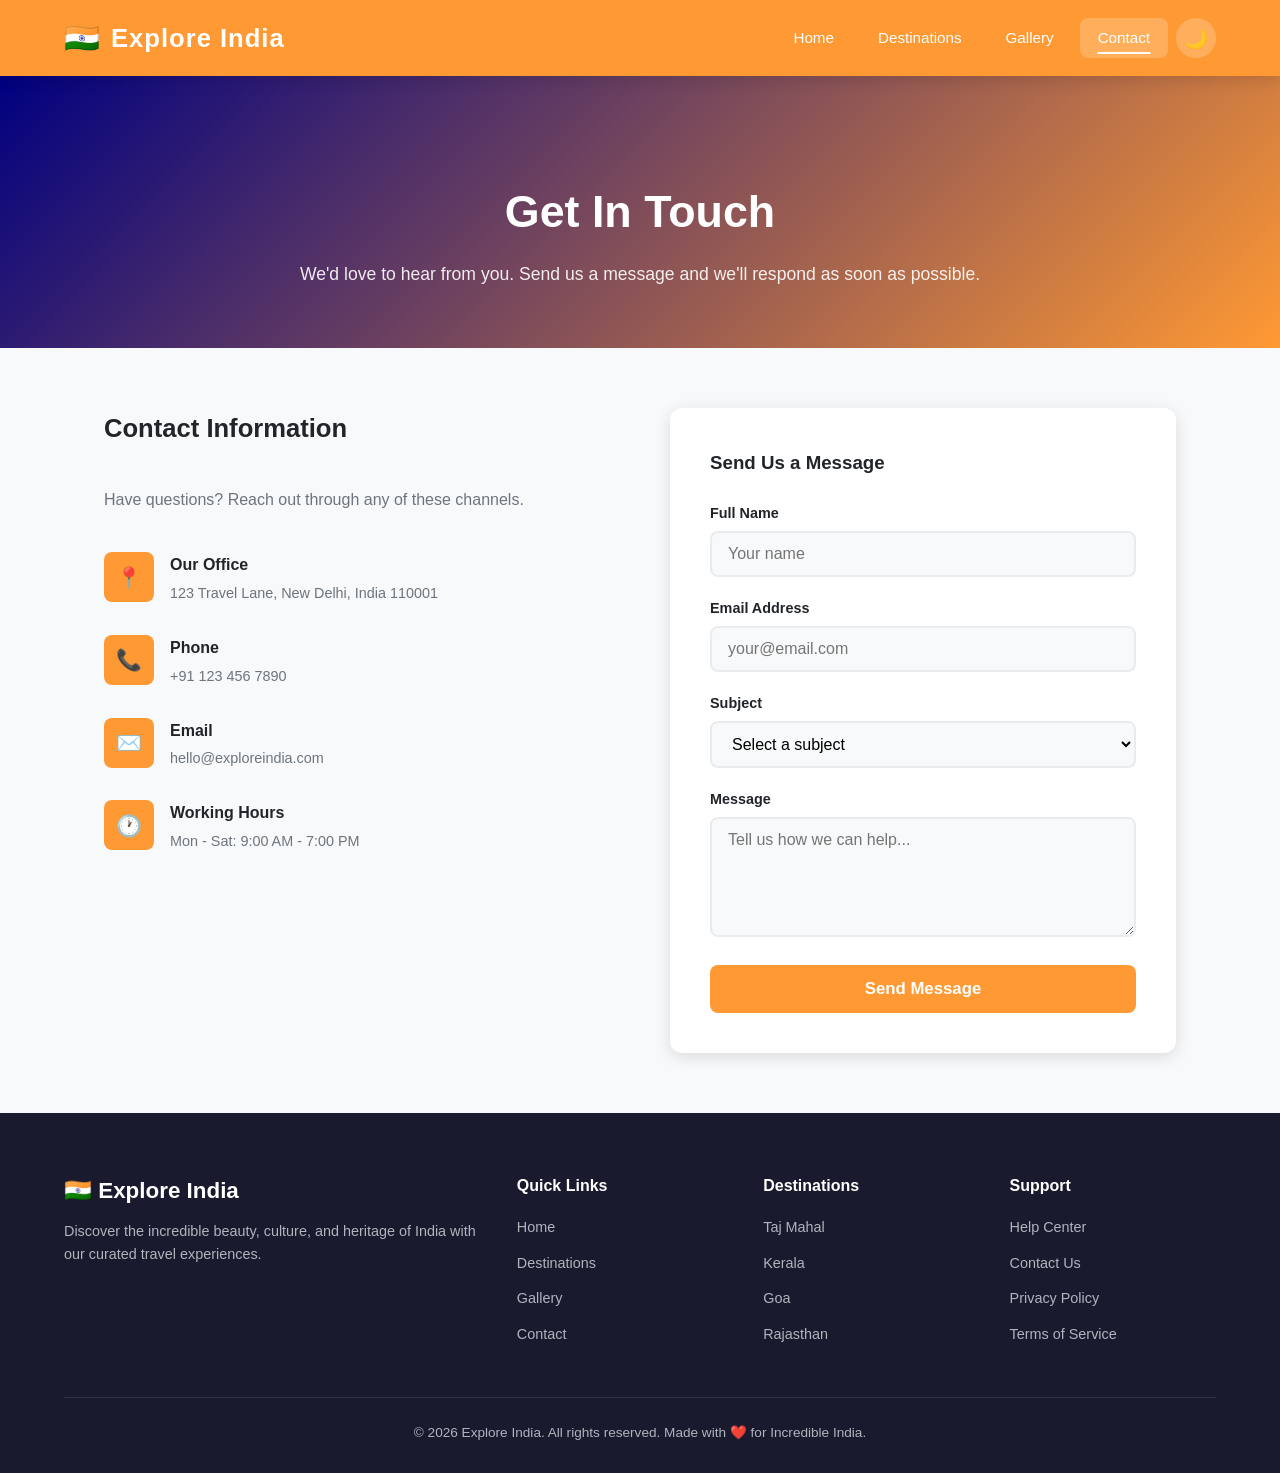
==== contact.html @ b447e3b1 "Added Features" ====
<!DOCTYPE html>
<html lang="en" data-theme="light">
<head>
    <meta charset="UTF-8">
    <meta name="viewport" content="width=device-width, initial-scale=1.0">
    <title>Contact Us - Explore India</title>
    <meta name="description" content="Get in touch with Explore India for bookings, inquiries, and travel assistance.">
    <link rel="stylesheet" href="./css/style.css">
</head>
<body>

<header id="main-header">
    <div class="header-top">
        <div class="logo">
            <span class="logo-icon">🇮🇳</span>
            <span>Explore India</span>
        </div>
        <div class="hamburger" id="hamburger" aria-label="Toggle menu" role="button" tabindex="0">
            <span></span>
            <span></span>
            <span></span>
        </div>
        <nav id="main-nav">
            <a href="index.html">Home</a>
            <a href="index.html#destinations">Destinations</a>
            <a href="gallery.html">Gallery</a>
            <a href="contact.html" class="active">Contact</a>
            <button class="theme-toggle" id="theme-toggle" aria-label="Toggle dark mode">🌙</button>
        </nav>
    </div>
</header>

<section class="contact-hero">
    <h1>Get In Touch</h1>
    <p>We'd love to hear from you. Send us a message and we'll respond as soon as possible.</p>
</section>

<section class="contact-section">
    <div class="contact-info fade-in">
        <h3>Contact Information</h3>
        <p style="color: var(--text-secondary); margin-bottom: 10px;">Have questions? Reach out through any of these channels.</p>

        <div class="info-item">
            <div class="info-icon">📍</div>
            <div class="info-text">
                <h4>Our Office</h4>
                <p>123 Travel Lane, New Delhi, India 110001</p>
            </div>
        </div>
        <div class="info-item">
            <div class="info-icon">📞</div>
            <div class="info-text">
                <h4>Phone</h4>
                <p>+91 123 456 7890</p>
            </div>
        </div>
        <div class="info-item">
            <div class="info-icon">✉️</div>
            <div class="info-text">
                <h4>Email</h4>
                <p>hello@exploreindia.com</p>
            </div>
        </div>
        <div class="info-item">
            <div class="info-icon">🕐</div>
            <div class="info-text">
                <h4>Working Hours</h4>
                <p>Mon - Sat: 9:00 AM - 7:00 PM</p>
            </div>
        </div>
    </div>

    <div class="contact-form fade-in" id="contact-form-container">
        <h3 style="margin-bottom: 24px;">Send Us a Message</h3>
        <form id="contact-form" onsubmit="handleContactForm(event)">
            <div class="form-group">
                <label for="name">Full Name</label>
                <input type="text" id="name" name="name" placeholder="Your name" required>
            </div>
            <div class="form-group">
                <label for="email">Email Address</label>
                <input type="email" id="email" name="email" placeholder="your@email.com" required>
            </div>
            <div class="form-group">
                <label for="subject">Subject</label>
                <select id="subject" name="subject" required>
                    <option value="">Select a subject</option>
                    <option value="booking">Booking Inquiry</option>
                    <option value="general">General Question</option>
                    <option value="feedback">Feedback</option>
                    <option value="partnership">Partnership</option>
                    <option value="other">Other</option>
                </select>
            </div>
            <div class="form-group">
                <label for="message">Message</label>
                <textarea id="message" name="message" placeholder="Tell us how we can help..." required></textarea>
            </div>
            <button type="submit">Send Message</button>
        </form>
    </div>
</section>

<footer>
    <div class="footer-grid">
        <div class="footer-brand">
            <h3>🇮🇳 Explore India</h3>
            <p>Discover the incredible beauty, culture, and heritage of India with our curated travel experiences.</p>
        </div>
        <div class="footer-links">
            <h4>Quick Links</h4>
            <ul>
                <li><a href="index.html">Home</a></li>
                <li><a href="index.html#destinations">Destinations</a></li>
                <li><a href="gallery.html">Gallery</a></li>
                <li><a href="contact.html">Contact</a></li>
            </ul>
        </div>
        <div class="footer-links">
            <h4>Destinations</h4>
            <ul>
                <li><a href="index.html#destinations">Taj Mahal</a></li>
                <li><a href="index.html#destinations">Kerala</a></li>
                <li><a href="index.html#destinations">Goa</a></li>
                <li><a href="index.html#destinations">Rajasthan</a></li>
            </ul>
        </div>
        <div class="footer-links">
            <h4>Support</h4>
            <ul>
                <li><a href="contact.html">Help Center</a></li>
                <li><a href="contact.html">Contact Us</a></li>
                <li><a href="#">Privacy Policy</a></li>
                <li><a href="#">Terms of Service</a></li>
            </ul>
        </div>
    </div>
    <div class="footer-bottom">
        <p>&copy; 2026 Explore India. All rights reserved. Made with ❤️ for Incredible India.</p>
    </div>
</footer>

<button class="scroll-top" id="scroll-top" onclick="scrollToTop()" aria-label="Scroll to top">↑</button>

<script src="./scripts/script.js"></script>
<script>
    function handleContactForm(e) {
        e.preventDefault();
        const form = e.target;
        const btn = form.querySelector('button');
        const originalText = btn.textContent;

        btn.textContent = 'Sending...';
        btn.disabled = true;

        setTimeout(() => {
            btn.textContent = 'Message Sent ✓';
            btn.style.background = '#138808';
            form.reset();

            setTimeout(() => {
                btn.textContent = originalText;
                btn.style.background = '';
                btn.disabled = false;
            }, 3000);
        }, 1200);
    }
</script>

</body>
</html>
---- css/style.css ----
:root {
    --saffron: #ff9933;
    --saffron-dark: #e68a2e;
    --green: #138808;
    --green-dark: #0f6b06;
    --navy: #000080;
    --white: #ffffff;
    --off-white: #f8f9fa;
    --light-gray: #e9ecef;
    --dark-gray: #495057;
    --text-primary: #212529;
    --text-secondary: #6c757d;
    --shadow-sm: 0 2px 8px rgba(0, 0, 0, 0.08);
    --shadow-md: 0 4px 16px rgba(0, 0, 0, 0.12);
    --shadow-lg: 0 8px 32px rgba(0, 0, 0, 0.16);
    --radius-sm: 8px;
    --radius-md: 12px;
    --radius-lg: 20px;
    --transition: all 0.3s ease;
}

[data-theme="dark"] {
    --off-white: #1a1a2e;
    --light-gray: #16213e;
    --text-primary: #eaeaea;
    --text-secondary: #adb5bd;
    --white: #0f3460;
}

* {
    margin: 0;
    padding: 0;
    box-sizing: border-box;
}

html {
    scroll-behavior: smooth;
}

body {
    font-family: 'Segoe UI', Tahoma, Geneva, Verdana, sans-serif;
    margin: 0;
    color: var(--text-primary);
    background: var(--off-white);
    line-height: 1.6;
    transition: var(--transition);
}

a {
    text-decoration: none;
    color: inherit;
}

/* ===== HEADER & NAV ===== */
header {
    background: var(--saffron);
    color: var(--white);
    padding: 0;
    position: sticky;
    top: 0;
    z-index: 1000;
    box-shadow: var(--shadow-md);
    transition: var(--transition);
}

header.scrolled {
    background: var(--saffron-dark);
    padding: 0;
}

.header-top {
    display: flex;
    justify-content: space-between;
    align-items: center;
    padding: 15px 5%;
    max-width: 1400px;
    margin: 0 auto;
}

.logo {
    font-size: 1.6rem;
    font-weight: 800;
    letter-spacing: 1px;
    display: flex;
    align-items: center;
    gap: 10px;
}

.logo-icon {
    font-size: 1.8rem;
}

nav {
    display: flex;
    align-items: center;
    gap: 8px;
}

nav a {
    color: var(--white);
    text-decoration: none;
    padding: 8px 18px;
    border-radius: var(--radius-sm);
    font-weight: 500;
    font-size: 0.95rem;
    transition: var(--transition);
    position: relative;
}

nav a:hover,
nav a.active {
    background: rgba(255, 255, 255, 0.2);
}

nav a::after {
    content: '';
    position: absolute;
    bottom: 4px;
    left: 50%;
    width: 0;
    height: 2px;
    background: var(--white);
    transition: var(--transition);
    transform: translateX(-50%);
}

nav a:hover::after,
nav a.active::after {
    width: 60%;
}

.hamburger {
    display: none;
    flex-direction: column;
    cursor: pointer;
    gap: 5px;
    padding: 5px;
    z-index: 1001;
}

.hamburger span {
    width: 28px;
    height: 3px;
    background: var(--white);
    border-radius: 2px;
    transition: var(--transition);
}

.hamburger.active span:nth-child(1) {
    transform: rotate(45deg) translate(5px, 6px);
}

.hamburger.active span:nth-child(2) {
    opacity: 0;
}

.hamburger.active span:nth-child(3) {
    transform: rotate(-45deg) translate(5px, -6px);
}

/* ===== HERO ===== */
.hero {
    background: linear-gradient(135deg, rgba(255, 153, 51, 0.9), rgba(19, 136, 8, 0.85)),
                url('../images/tajmahal.jpg') center/cover no-repeat;
    color: var(--white);
    text-align: center;
    padding: 120px 5% 100px;
    min-height: 70vh;
    display: flex;
    flex-direction: column;
    justify-content: center;
    align-items: center;
    position: relative;
    overflow: hidden;
}

.hero::before {
    content: '';
    position: absolute;
    top: 0;
    left: 0;
    right: 0;
    bottom: 0;
    background: url("data:image/svg+xml,%3Csvg width='60' height='60' viewBox='0 0 60 60' xmlns='http://www.w3.org/2000/svg'%3E%3Cg fill='none' fill-rule='evenodd'%3E%3Cg fill='%23ffffff' fill-opacity='0.05'%3E%3Cpath d='M36 34v-4h-2v4h-4v2h4v4h2v-4h4v-2h-4zm0-30V0h-2v4h-4v2h4v4h2V6h4V4h-4zM6 34v-4H4v4H0v2h4v4h2v-4h4v-2H6zM6 4V0H4v4H0v2h4v4h2V6h4V4H6z'/%3E%3C/g%3E%3C/g%3E%3C/svg%3E");
    pointer-events: none;
}

.hero-content {
    position: relative;
    z-index: 1;
    max-width: 800px;
}

.hero h1 {
    font-size: 3.5rem;
    font-weight: 800;
    margin-bottom: 20px;
    text-shadow: 2px 2px 8px rgba(0, 0, 0, 0.3);
    animation: fadeInDown 1s ease;
}

.hero p {
    font-size: 1.3rem;
    margin-bottom: 40px;
    opacity: 0.95;
    animation: fadeInUp 1s ease 0.3s both;
}

.hero-buttons {
    display: flex;
    gap: 16px;
    justify-content: center;
    flex-wrap: wrap;
    animation: fadeInUp 1s ease 0.6s both;
}

.btn {
    padding: 14px 36px;
    border: none;
    border-radius: var(--radius-sm);
    font-size: 1.05rem;
    font-weight: 600;
    cursor: pointer;
    transition: var(--transition);
    display: inline-flex;
    align-items: center;
    gap: 8px;
}

.btn-primary {
    background: var(--white);
    color: var(--saffron);
}

.btn-primary:hover {
    transform: translateY(-3px);
    box-shadow: 0 8px 24px rgba(0, 0, 0, 0.25);
}

.btn-outline {
    background: transparent;
    color: var(--white);
    border: 2px solid var(--white);
}

.btn-outline:hover {
    background: var(--white);
    color: var(--saffron);
    transform: translateY(-3px);
}

/* ===== SECTION STYLES ===== */
.section {
    padding: 80px 5%;
    max-width: 1400px;
    margin: 0 auto;
}

.section-header {
    text-align: center;
    margin-bottom: 60px;
}

.section-header h2 {
    font-size: 2.4rem;
    font-weight: 800;
    color: var(--text-primary);
    margin-bottom: 12px;
}

.section-header p {
    color: var(--text-secondary);
    font-size: 1.1rem;
    max-width: 600px;
    margin: 0 auto;
}

.section-divider {
    width: 60px;
    height: 4px;
    background: var(--saffron);
    border-radius: 2px;
    margin: 16px auto 0;
}

/* ===== DESTINATIONS / PLACES ===== */
.places-grid {
    display: grid;
    grid-template-columns: repeat(auto-fit, minmax(320px, 1fr));
    gap: 30px;
}

.card {
    background: var(--white);
    border-radius: var(--radius-md);
    overflow: hidden;
    box-shadow: var(--shadow-sm);
    transition: var(--transition);
    cursor: pointer;
    position: relative;
}

.card:hover {
    transform: translateY(-8px);
    box-shadow: var(--shadow-lg);
}

.card-image {
    width: 100%;
    height: 220px;
    object-fit: cover;
    display: block;
    transition: var(--transition);
}

.card:hover .card-image {
    transform: scale(1.05);
}

.card-image-wrapper {
    overflow: hidden;
    position: relative;
}

.card-badge {
    position: absolute;
    top: 14px;
    left: 14px;
    background: var(--saffron);
    color: var(--white);
    padding: 4px 14px;
    border-radius: 20px;
    font-size: 0.8rem;
    font-weight: 600;
}

.card-body {
    padding: 20px;
}

.card-body h3 {
    font-size: 1.3rem;
    font-weight: 700;
    margin-bottom: 6px;
    color: var(--text-primary);
}

.card-body .location {
    color: var(--text-secondary);
    font-size: 0.9rem;
    display: flex;
    align-items: center;
    gap: 4px;
    margin-bottom: 12px;
}

.card-body p {
    color: var(--text-secondary);
    font-size: 0.92rem;
    line-height: 1.5;
}

.card-footer {
    display: flex;
    justify-content: space-between;
    align-items: center;
    padding: 14px 20px;
    border-top: 1px solid var(--light-gray);
}

.card-rating {
    color: #f4c430;
    font-weight: 600;
    font-size: 0.9rem;
}

.card-link {
    color: var(--saffron);
    font-weight: 600;
    font-size: 0.9rem;
    transition: var(--transition);
}

.card-link:hover {
    color: var(--saffron-dark);
}

/* ===== ABOUT SECTION ===== */
.about {
    background: var(--white);
}

.about-grid {
    display: grid;
    grid-template-columns: 1fr 1fr;
    gap: 60px;
    align-items: center;
}

.about-text h3 {
    font-size: 1.8rem;
    margin-bottom: 16px;
    color: var(--text-primary);
}

.about-text p {
    color: var(--text-secondary);
    margin-bottom: 20px;
    line-height: 1.7;
}

.stats {
    display: grid;
    grid-template-columns: repeat(3, 1fr);
    gap: 20px;
    margin-top: 30px;
}

.stat-item {
    text-align: center;
    padding: 20px;
    background: var(--off-white);
    border-radius: var(--radius-sm);
}

.stat-number {
    font-size: 2rem;
    font-weight: 800;
    color: var(--saffron);
    display: block;
}

.stat-label {
    font-size: 0.85rem;
    color: var(--text-secondary);
    margin-top: 4px;
}

.about-image {
    width: 100%;
    border-radius: var(--radius-md);
    box-shadow: var(--shadow-md);
}

/* ===== TESTIMONIALS ===== */
.testimonials {
    background: linear-gradient(135deg, var(--saffron), var(--green));
    color: var(--white);
    padding: 80px 5%;
}

.testimonials .section-header h2,
.testimonials .section-header p {
    color: var(--white);
}

.testimonial-grid {
    display: grid;
    grid-template-columns: repeat(auto-fit, minmax(300px, 1fr));
    gap: 24px;
    max-width: 1200px;
    margin: 0 auto;
}

.testimonial-card {
    background: rgba(255, 255, 255, 0.15);
    backdrop-filter: blur(10px);
    border-radius: var(--radius-md);
    padding: 30px;
    border: 1px solid rgba(255, 255, 255, 0.2);
}

.testimonial-card p {
    font-style: italic;
    margin-bottom: 20px;
    line-height: 1.6;
    opacity: 0.95;
}

.testimonial-author {
    display: flex;
    align-items: center;
    gap: 12px;
}

.author-avatar {
    width: 44px;
    height: 44px;
    border-radius: 50%;
    background: rgba(255, 255, 255, 0.3);
    display: flex;
    align-items: center;
    justify-content: center;
    font-weight: 700;
    font-size: 1.1rem;
}

.author-info strong {
    display: block;
    font-size: 0.95rem;
}

.author-info span {
    font-size: 0.8rem;
    opacity: 0.8;
}

/* ===== NEWSLETTER ===== */
.newsletter {
    background: var(--white);
    padding: 80px 5%;
    text-align: center;
}

.newsletter-form {
    display: flex;
    gap: 12px;
    justify-content: center;
    max-width: 500px;
    margin: 30px auto 0;
    flex-wrap: wrap;
}

.newsletter-form input {
    flex: 1;
    min-width: 250px;
    padding: 14px 20px;
    border: 2px solid var(--light-gray);
    border-radius: var(--radius-sm);
    font-size: 1rem;
    outline: none;
    transition: var(--transition);
}

.newsletter-form input:focus {
    border-color: var(--saffron);
}

.newsletter-form button {
    padding: 14px 32px;
    background: var(--saffron);
    color: var(--white);
    border: none;
    border-radius: var(--radius-sm);
    font-size: 1rem;
    font-weight: 600;
    cursor: pointer;
    transition: var(--transition);
}

.newsletter-form button:hover {
    background: var(--saffron-dark);
    transform: translateY(-2px);
}

/* ===== FOOTER ===== */
footer {
    background: #1a1a2e;
    color: #adb5bd;
    padding: 60px 5% 30px;
}

.footer-grid {
    display: grid;
    grid-template-columns: 2fr 1fr 1fr 1fr;
    gap: 40px;
    max-width: 1400px;
    margin: 0 auto;
    padding-bottom: 40px;
    border-bottom: 1px solid rgba(255, 255, 255, 0.1);
}

.footer-brand h3 {
    color: var(--white);
    font-size: 1.4rem;
    margin-bottom: 12px;
}

.footer-brand p {
    line-height: 1.6;
    font-size: 0.9rem;
}

.footer-links h4 {
    color: var(--white);
    margin-bottom: 16px;
    font-size: 1rem;
}

.footer-links ul {
    list-style: none;
}

.footer-links li {
    margin-bottom: 10px;
}

.footer-links a {
    color: #adb5bd;
    font-size: 0.9rem;
    transition: var(--transition);
}

.footer-links a:hover {
    color: var(--saffron);
    padding-left: 4px;
}

.footer-bottom {
    text-align: center;
    padding-top: 24px;
    font-size: 0.85rem;
    max-width: 1400px;
    margin: 0 auto;
}

/* ===== LIGHTBOX ===== */
.lightbox-overlay {
    position: fixed;
    top: 0;
    left: 0;
    width: 100%;
    height: 100%;
    background: rgba(0, 0, 0, 0.9);
    z-index: 2000;
    display: none;
    justify-content: center;
    align-items: center;
    opacity: 0;
    transition: opacity 0.3s ease;
}

.lightbox-overlay.active {
    display: flex;
    opacity: 1;
}

.lightbox-content {
    max-width: 90%;
    max-height: 85vh;
    border-radius: var(--radius-md);
    position: relative;
}

.lightbox-content img {
    max-width: 100%;
    max-height: 85vh;
    border-radius: var(--radius-md);
    box-shadow: var(--shadow-lg);
}

.lightbox-close {
    position: absolute;
    top: -40px;
    right: 0;
    color: var(--white);
    font-size: 2rem;
    cursor: pointer;
    transition: var(--transition);
    background: none;
    border: none;
}

.lightbox-close:hover {
    color: var(--saffron);
    transform: rotate(90deg);
}

.lightbox-caption {
    color: var(--white);
    text-align: center;
    margin-top: 16px;
    font-size: 1.1rem;
}

/* ===== SCROLL TO TOP ===== */
.scroll-top {
    position: fixed;
    bottom: 30px;
    right: 30px;
    width: 50px;
    height: 50px;
    background: var(--saffron);
    color: var(--white);
    border: none;
    border-radius: 50%;
    font-size: 1.4rem;
    cursor: pointer;
    box-shadow: var(--shadow-md);
    transition: var(--transition);
    opacity: 0;
    visibility: hidden;
    z-index: 999;
    display: flex;
    align-items: center;
    justify-content: center;
}

.scroll-top.visible {
    opacity: 1;
    visibility: visible;
}

.scroll-top:hover {
    background: var(--saffron-dark);
    transform: translateY(-4px);
    box-shadow: var(--shadow-lg);
}

/* ===== DARK MODE TOGGLE ===== */
.theme-toggle {
    background: rgba(255, 255, 255, 0.2);
    border: none;
    color: var(--white);
    width: 40px;
    height: 40px;
    border-radius: 50%;
    font-size: 1.2rem;
    cursor: pointer;
    transition: var(--transition);
    display: flex;
    align-items: center;
    justify-content: center;
}

.theme-toggle:hover {
    background: rgba(255, 255, 255, 0.35);
    transform: rotate(20deg);
}

/* ===== ANIMATIONS ===== */
@keyframes fadeInDown {
    from {
        opacity: 0;
        transform: translateY(-30px);
    }
    to {
        opacity: 1;
        transform: translateY(0);
    }
}

@keyframes fadeInUp {
    from {
        opacity: 0;
        transform: translateY(30px);
    }
    to {
        opacity: 1;
        transform: translateY(0);
    }
}

.fade-in {
    opacity: 0;
    transform: translateY(30px);
    transition: opacity 0.6s ease, transform 0.6s ease;
}

.fade-in.visible {
    opacity: 1;
    transform: translateY(0);
}

/* ===== GALLERY PAGE ===== */
.gallery-hero {
    background: linear-gradient(135deg, var(--green), var(--navy));
    color: var(--white);
    text-align: center;
    padding: 100px 5% 60px;
}

.gallery-hero h1 {
    font-size: 2.8rem;
    margin-bottom: 12px;
}

.gallery-hero p {
    opacity: 0.9;
    font-size: 1.1rem;
}

.gallery-filters {
    display: flex;
    justify-content: center;
    gap: 12px;
    padding: 30px 5%;
    flex-wrap: wrap;
}

.filter-btn {
    padding: 8px 24px;
    border: 2px solid var(--light-gray);
    background: var(--white);
    border-radius: 24px;
    cursor: pointer;
    font-weight: 500;
    transition: var(--transition);
    color: var(--text-primary);
}

.filter-btn:hover,
.filter-btn.active {
    background: var(--saffron);
    color: var(--white);
    border-color: var(--saffron);
}

.gallery-grid {
    display: grid;
    grid-template-columns: repeat(auto-fill, minmax(280px, 1fr));
    gap: 20px;
    padding: 20px 5% 80px;
    max-width: 1400px;
    margin: 0 auto;
}

.gallery-item {
    position: relative;
    border-radius: var(--radius-md);
    overflow: hidden;
    cursor: pointer;
    aspect-ratio: 4/3;
}

.gallery-item img {
    width: 100%;
    height: 100%;
    object-fit: cover;
    transition: var(--transition);
}

.gallery-item:hover img {
    transform: scale(1.1);
}

.gallery-item-overlay {
    position: absolute;
    bottom: 0;
    left: 0;
    right: 0;
    background: linear-gradient(transparent, rgba(0, 0, 0, 0.7));
    color: var(--white);
    padding: 20px;
    transform: translateY(100%);
    transition: var(--transition);
}

.gallery-item:hover .gallery-item-overlay {
    transform: translateY(0);
}

/* ===== CONTACT PAGE ===== */
.contact-hero {
    background: linear-gradient(135deg, var(--navy), var(--saffron));
    color: var(--white);
    text-align: center;
    padding: 100px 5% 60px;
}

.contact-hero h1 {
    font-size: 2.8rem;
    margin-bottom: 12px;
}

.contact-hero p {
    opacity: 0.9;
    font-size: 1.1rem;
}

.contact-section {
    display: grid;
    grid-template-columns: 1fr 1fr;
    gap: 60px;
    max-width: 1200px;
    margin: 0 auto;
    padding: 60px 5%;
}

.contact-info {
    display: flex;
    flex-direction: column;
    gap: 30px;
}

.contact-info h3 {
    font-size: 1.6rem;
    margin-bottom: 8px;
}

.info-item {
    display: flex;
    align-items: flex-start;
    gap: 16px;
}

.info-icon {
    width: 50px;
    height: 50px;
    background: var(--saffron);
    color: var(--white);
    border-radius: var(--radius-sm);
    display: flex;
    align-items: center;
    justify-content: center;
    font-size: 1.3rem;
    flex-shrink: 0;
}

.info-text h4 {
    margin-bottom: 4px;
    color: var(--text-primary);
}

.info-text p {
    color: var(--text-secondary);
    font-size: 0.9rem;
}

.contact-form {
    background: var(--white);
    padding: 40px;
    border-radius: var(--radius-md);
    box-shadow: var(--shadow-md);
}

.form-group {
    margin-bottom: 20px;
}

.form-group label {
    display: block;
    margin-bottom: 6px;
    font-weight: 600;
    color: var(--text-primary);
    font-size: 0.9rem;
}

.form-group input,
.form-group textarea,
.form-group select {
    width: 100%;
    padding: 12px 16px;
    border: 2px solid var(--light-gray);
    border-radius: var(--radius-sm);
    font-size: 1rem;
    font-family: inherit;
    outline: none;
    transition: var(--transition);
    background: var(--off-white);
}

.form-group input:focus,
.form-group textarea:focus,
.form-group select:focus {
    border-color: var(--saffron);
    background: var(--white);
}

.form-group textarea {
    height: 120px;
    resize: vertical;
}

.contact-form button {
    width: 100%;
    padding: 14px;
    background: var(--saffron);
    color: var(--white);
    border: none;
    border-radius: var(--radius-sm);
    font-size: 1.05rem;
    font-weight: 600;
    cursor: pointer;
    transition: var(--transition);
}

.contact-form button:hover {
    background: var(--saffron-dark);
    transform: translateY(-2px);
    box-shadow: var(--shadow-md);
}

/* ===== RESPONSIVE ===== */
@media (max-width: 968px) {
    .about-grid {
        grid-template-columns: 1fr;
        gap: 40px;
    }

    .contact-section {
        grid-template-columns: 1fr;
        gap: 40px;
    }

    .footer-grid {
        grid-template-columns: 1fr 1fr;
    }

    .hero h1 {
        font-size: 2.6rem;
    }
}

@media (max-width: 768px) {
    .hamburger {
        display: flex;
    }

    nav {
        position: fixed;
        top: 0;
        right: -100%;
        width: 70%;
        height: 100vh;
        background: var(--saffron-dark);
        flex-direction: column;
        justify-content: center;
        gap: 16px;
        transition: var(--transition);
        box-shadow: var(--shadow-lg);
    }

    nav.active {
        right: 0;
    }

    nav a {
        font-size: 1.2rem;
        padding: 12px 30px;
    }

    .hero h1 {
        font-size: 2rem;
    }

    .hero p {
        font-size: 1rem;
    }

    .hero-buttons {
        flex-direction: column;
        align-items: center;
    }

    .places-grid {
        grid-template-columns: 1fr;
    }

    .stats {
        grid-template-columns: repeat(3, 1fr);
    }

    .testimonial-grid {
        grid-template-columns: 1fr;
    }

    .footer-grid {
        grid-template-columns: 1fr;
        text-align: center;
    }

    .section-header h2 {
        font-size: 1.8rem;
    }

    .header-top {
        padding: 12px 4%;
    }

    .logo {
        font-size: 1.3rem;
    }
}

@media (max-width: 480px) {
    .hero {
        padding: 80px 5% 60px;
        min-height: 60vh;
    }

    .hero h1 {
        font-size: 1.7rem;
    }

    .section {
        padding: 50px 5%;
    }

    .stats {
        grid-template-columns: 1fr;
    }

    .newsletter-form {
        flex-direction: column;
        align-items: center;
    }

    .newsletter-form input {
        min-width: 100%;
    }
}
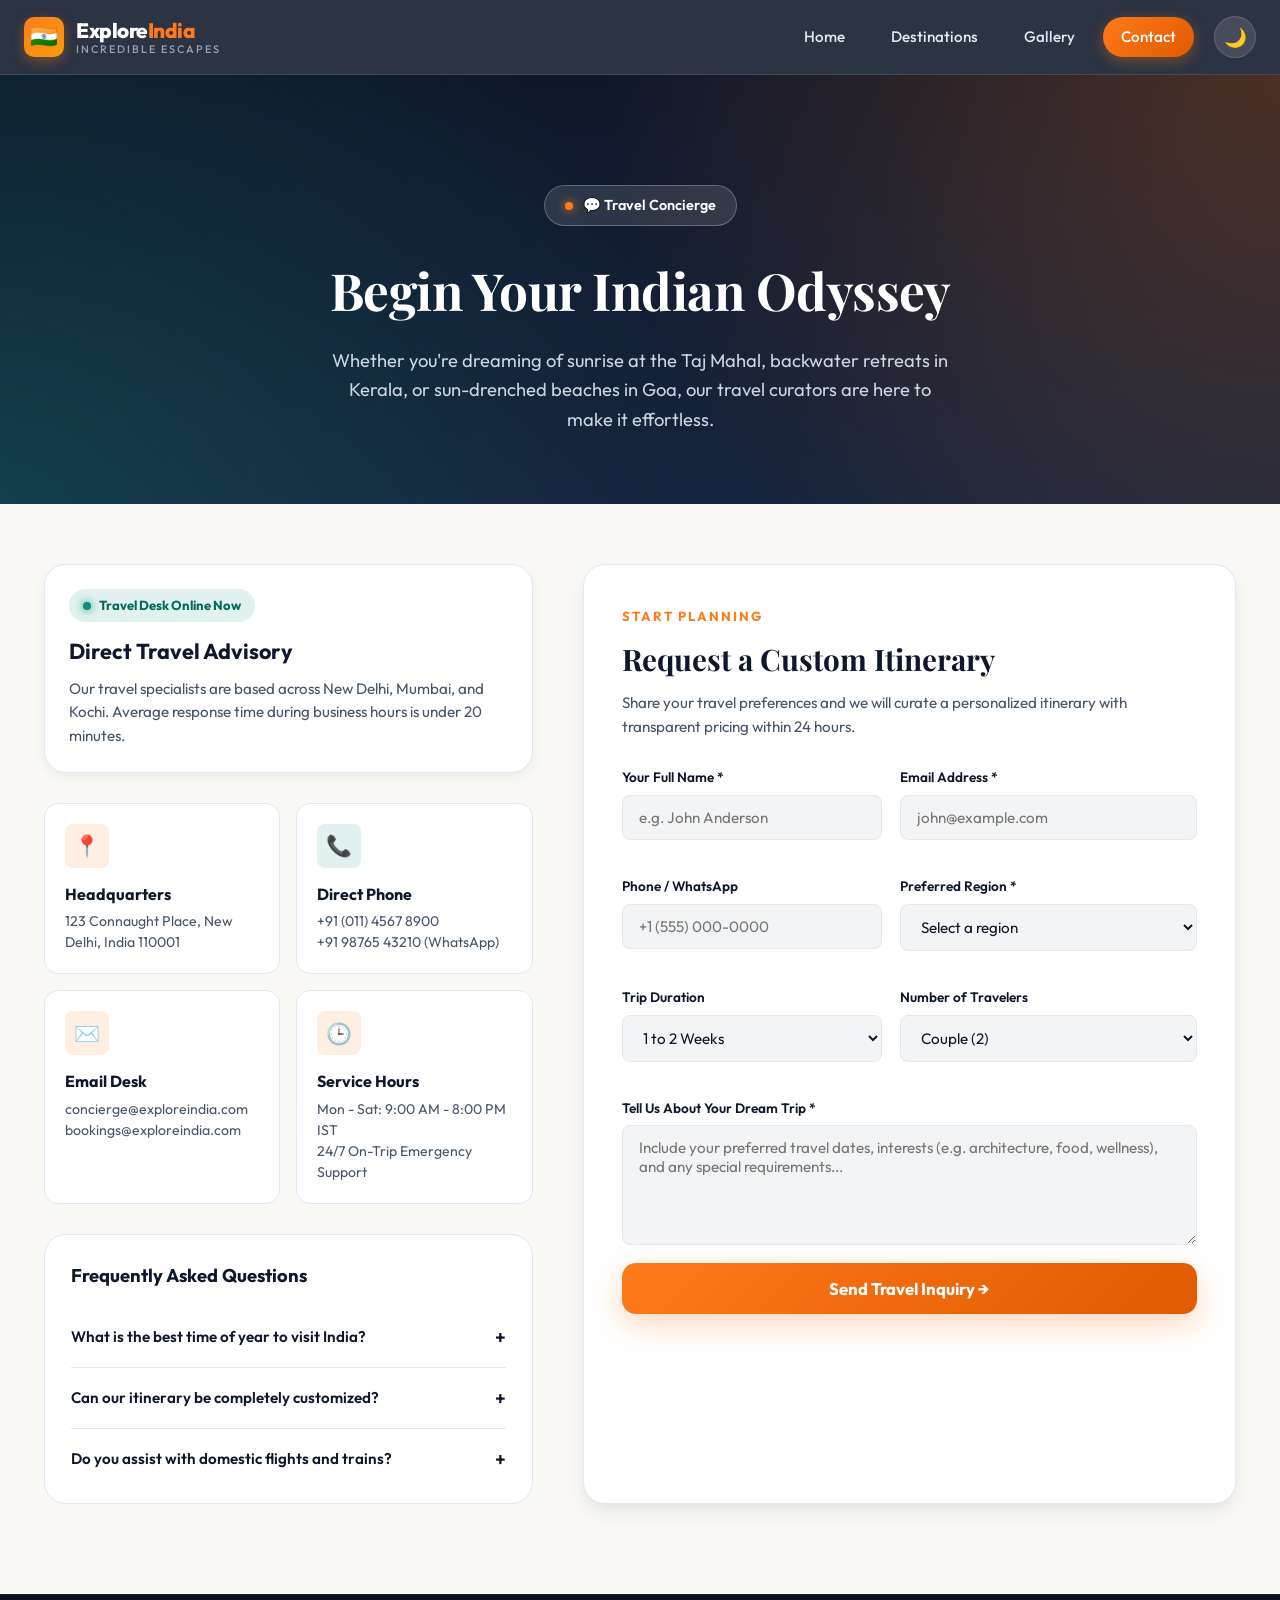
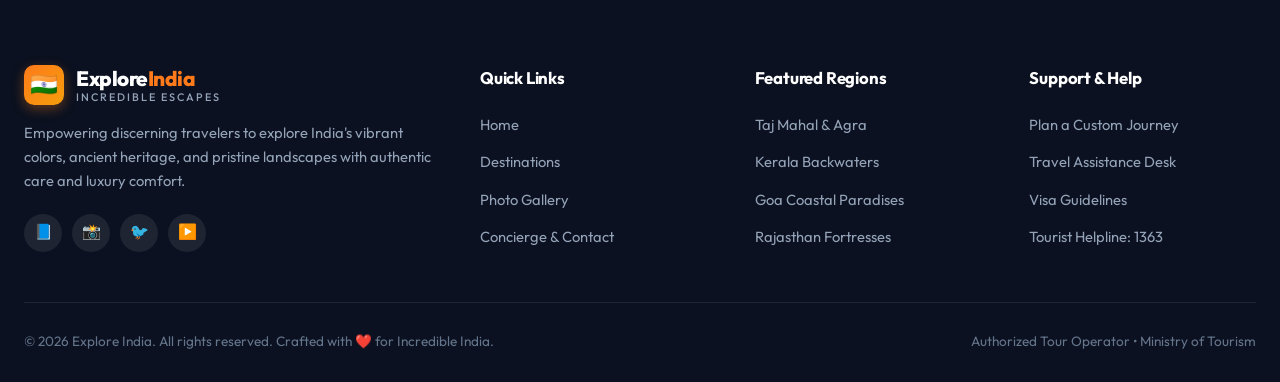
==== commit 0eb66fcf: "updated the ui of the pages" ====
--- a/contact.html
+++ b/contact.html
@@ -3,169 +3,260 @@
 <head>
     <meta charset="UTF-8">
     <meta name="viewport" content="width=device-width, initial-scale=1.0">
-    <title>Contact Us - Explore India</title>
-    <meta name="description" content="Get in touch with Explore India for bookings, inquiries, and travel assistance.">
+    <title>Contact & Concierge — Explore India</title>
+    <meta name="description" content="Reach our dedicated travel concierge team for personalized travel planning, booking inquiries, private guide services, and emergency travel support across India.">
+    <link rel="preconnect" href="https://fonts.googleapis.com">
+    <link rel="preconnect" href="https://fonts.gstatic.com" crossorigin>
+    <link href="https://fonts.googleapis.com/css2?family=Outfit:wght@300;400;500;600;700;800&family=Playfair+Display:ital,wght@0,600;0,700;0,800;1,600&display=swap" rel="stylesheet">
     <link rel="stylesheet" href="./css/style.css">
 </head>
 <body>
 
 <header id="main-header">
     <div class="header-top">
-        <div class="logo">
-            <span class="logo-icon">🇮🇳</span>
-            <span>Explore India</span>
-        </div>
+        <a href="index.html" class="logo" aria-label="Explore India Home">
+            <div class="logo-icon-wrap">
+                <span class="logo-icon">🇮🇳</span>
+            </div>
+            <div class="logo-text">
+                <span class="logo-title">Explore<span>India</span></span>
+                <span class="logo-sub">Incredible Escapes</span>
+            </div>
+        </a>
+
         <div class="hamburger" id="hamburger" aria-label="Toggle menu" role="button" tabindex="0">
             <span></span>
             <span></span>
             <span></span>
         </div>
+
         <nav id="main-nav">
             <a href="index.html">Home</a>
             <a href="index.html#destinations">Destinations</a>
             <a href="gallery.html">Gallery</a>
             <a href="contact.html" class="active">Contact</a>
-            <button class="theme-toggle" id="theme-toggle" aria-label="Toggle dark mode">🌙</button>
+            <div class="nav-actions">
+                <button class="theme-toggle" id="theme-toggle" aria-label="Toggle theme">🌙</button>
+            </div>
         </nav>
     </div>
 </header>
 
-<section class="contact-hero">
-    <h1>Get In Touch</h1>
-    <p>We'd love to hear from you. Send us a message and we'll respond as soon as possible.</p>
+<!-- Contact Hero -->
+<section class="page-hero">
+    <div class="hero-content">
+        <span class="hero-pill">
+            <span class="hero-pill-dot"></span>
+            <span>💬 Travel Concierge</span>
+        </span>
+        <h1>Begin Your Indian Odyssey</h1>
+        <p>Whether you're dreaming of sunrise at the Taj Mahal, backwater retreats in Kerala, or sun-drenched beaches in Goa, our travel curators are here to make it effortless.</p>
+    </div>
 </section>
 
-<section class="contact-section">
-    <div class="contact-info fade-in">
-        <h3>Contact Information</h3>
-        <p style="color: var(--text-secondary); margin-bottom: 10px;">Have questions? Reach out through any of these channels.</p>
-
-        <div class="info-item">
-            <div class="info-icon">📍</div>
-            <div class="info-text">
-                <h4>Our Office</h4>
-                <p>123 Travel Lane, New Delhi, India 110001</p>
-            </div>
-        </div>
-        <div class="info-item">
-            <div class="info-icon">📞</div>
-            <div class="info-text">
-                <h4>Phone</h4>
-                <p>+91 123 456 7890</p>
-            </div>
-        </div>
-        <div class="info-item">
-            <div class="info-icon">✉️</div>
-            <div class="info-text">
-                <h4>Email</h4>
-                <p>hello@exploreindia.com</p>
-            </div>
-        </div>
-        <div class="info-item">
-            <div class="info-icon">🕐</div>
-            <div class="info-text">
-                <h4>Working Hours</h4>
-                <p>Mon - Sat: 9:00 AM - 7:00 PM</p>
-            </div>
-        </div>
-    </div>
-
-    <div class="contact-form fade-in" id="contact-form-container">
-        <h3 style="margin-bottom: 24px;">Send Us a Message</h3>
+<!-- Contact Main Section -->
+<div class="contact-wrapper">
+    <!-- Left Column: Concierge Info & FAQ -->
+    <div class="contact-concierge fade-in">
+        <div class="concierge-status-card">
+            <div class="live-indicator">
+                <span class="live-dot"></span>
+                <span>Travel Desk Online Now</span>
+            </div>
+            <h3>Direct Travel Advisory</h3>
+            <p>Our travel specialists are based across New Delhi, Mumbai, and Kochi. Average response time during business hours is under 20 minutes.</p>
+        </div>
+
+        <div class="contact-cards-grid">
+            <div class="info-card">
+                <div class="info-icon">📍</div>
+                <h4>Headquarters</h4>
+                <p>123 Connaught Place, New Delhi, India 110001</p>
+            </div>
+
+            <div class="info-card">
+                <div class="info-icon">📞</div>
+                <h4>Direct Phone</h4>
+                <p>+91 (011) 4567 8900<br>+91 98765 43210 (WhatsApp)</p>
+            </div>
+
+            <div class="info-card">
+                <div class="info-icon">✉️</div>
+                <h4>Email Desk</h4>
+                <p>concierge@exploreindia.com<br>bookings@exploreindia.com</p>
+            </div>
+
+            <div class="info-card">
+                <div class="info-icon">🕒</div>
+                <h4>Service Hours</h4>
+                <p>Mon - Sat: 9:00 AM - 8:00 PM IST<br>24/7 On-Trip Emergency Support</p>
+            </div>
+        </div>
+
+        <!-- FAQ Accordion -->
+        <div class="faq-box">
+            <h4>Frequently Asked Questions</h4>
+
+            <div class="faq-item">
+                <button class="faq-question" type="button">
+                    <span>What is the best time of year to visit India?</span>
+                    <span class="faq-toggle-icon">+</span>
+                </button>
+                <div class="faq-answer">
+                    October through March offers pleasant, dry weather across most of India, making it ideal for the Golden Triangle, Rajasthan, and Goa. Kerala is magnificent year-round, especially during the monsoon (June–August) for traditional Ayurveda treatments.
+                </div>
+            </div>
+
+            <div class="faq-item">
+                <button class="faq-question" type="button">
+                    <span>Can our itinerary be completely customized?</span>
+                    <span class="faq-toggle-icon">+</span>
+                </button>
+                <div class="faq-answer">
+                    Yes, absolutely! Every journey can be tailored with private chauffeured cars, boutique heritage stays, dietary preferences, and private expert guides.
+                </div>
+            </div>
+
+            <div class="faq-item">
+                <button class="faq-question" type="button">
+                    <span>Do you assist with domestic flights and trains?</span>
+                    <span class="faq-toggle-icon">+</span>
+                </button>
+                <div class="faq-answer">
+                    Yes, we handle all internal transit including luxury train experiences (such as Maharajas' Express), inter-state flights, and comfortable private transfers.
+                </div>
+            </div>
+        </div>
+    </div>
+
+    <!-- Right Column: Booking & Inquiry Form -->
+    <div class="contact-form-container fade-in">
+        <span class="section-tag">Start Planning</span>
+        <h3>Request a Custom Itinerary</h3>
+        <p class="form-sub">Share your travel preferences and we will curate a personalized itinerary with transparent pricing within 24 hours.</p>
+
         <form id="contact-form" onsubmit="handleContactForm(event)">
-            <div class="form-group">
-                <label for="name">Full Name</label>
-                <input type="text" id="name" name="name" placeholder="Your name" required>
-            </div>
-            <div class="form-group">
-                <label for="email">Email Address</label>
-                <input type="email" id="email" name="email" placeholder="your@email.com" required>
-            </div>
-            <div class="form-group">
-                <label for="subject">Subject</label>
-                <select id="subject" name="subject" required>
-                    <option value="">Select a subject</option>
-                    <option value="booking">Booking Inquiry</option>
-                    <option value="general">General Question</option>
-                    <option value="feedback">Feedback</option>
-                    <option value="partnership">Partnership</option>
-                    <option value="other">Other</option>
-                </select>
-            </div>
-            <div class="form-group">
-                <label for="message">Message</label>
-                <textarea id="message" name="message" placeholder="Tell us how we can help..." required></textarea>
-            </div>
-            <button type="submit">Send Message</button>
+            <div class="form-grid">
+                <div class="form-group">
+                    <label for="name">Your Full Name *</label>
+                    <input type="text" id="name" name="name" placeholder="e.g. John Anderson" required>
+                </div>
+
+                <div class="form-group">
+                    <label for="email">Email Address *</label>
+                    <input type="email" id="email" name="email" placeholder="john@example.com" required>
+                </div>
+
+                <div class="form-group">
+                    <label for="phone">Phone / WhatsApp</label>
+                    <input type="tel" id="phone" name="phone" placeholder="+1 (555) 000-0000">
+                </div>
+
+                <div class="form-group">
+                    <label for="destination">Preferred Region *</label>
+                    <select id="destination" name="destination" required>
+                        <option value="">Select a region</option>
+                        <option value="golden-triangle">Golden Triangle (Delhi, Agra, Jaipur)</option>
+                        <option value="kerala">Kerala Backwaters & Hills</option>
+                        <option value="goa">Goa Coastal & Heritage</option>
+                        <option value="rajasthan">Royal Rajasthan Palaces</option>
+                        <option value="multi">Custom Multi-Region Journey</option>
+                    </select>
+                </div>
+
+                <div class="form-group">
+                    <label for="duration">Trip Duration</label>
+                    <select id="duration" name="duration">
+                        <option value="short">3 to 5 Days</option>
+                        <option value="medium" selected>1 to 2 Weeks</option>
+                        <option value="long">2+ Weeks Extended</option>
+                    </select>
+                </div>
+
+                <div class="form-group">
+                    <label for="travelers">Number of Travelers</label>
+                    <select id="travelers" name="travelers">
+                        <option value="solo">Solo Traveler (1)</option>
+                        <option value="couple" selected>Couple (2)</option>
+                        <option value="family">Family (3 - 5)</option>
+                        <option value="group">Private Group (6+)</option>
+                    </select>
+                </div>
+
+                <div class="form-group full-width">
+                    <label for="message">Tell Us About Your Dream Trip *</label>
+                    <textarea id="message" name="message" placeholder="Include your preferred travel dates, interests (e.g. architecture, food, wellness), and any special requirements..." required></textarea>
+                </div>
+            </div>
+
+            <button type="submit" class="form-submit-btn" id="contact-submit-btn">Send Travel Inquiry →</button>
         </form>
     </div>
-</section>
-
+</div>
+
+<!-- Footer -->
 <footer>
     <div class="footer-grid">
         <div class="footer-brand">
-            <h3>🇮🇳 Explore India</h3>
-            <p>Discover the incredible beauty, culture, and heritage of India with our curated travel experiences.</p>
-        </div>
+            <div class="logo">
+                <div class="logo-icon-wrap">
+                    <span class="logo-icon">🇮🇳</span>
+                </div>
+                <div class="logo-text">
+                    <span class="logo-title">Explore<span>India</span></span>
+                    <span class="logo-sub">Incredible Escapes</span>
+                </div>
+            </div>
+            <p>Empowering discerning travelers to explore India's vibrant colors, ancient heritage, and pristine landscapes with authentic care and luxury comfort.</p>
+            <div class="footer-socials">
+                <a href="#" class="social-btn" aria-label="Facebook">📘</a>
+                <a href="#" class="social-btn" aria-label="Instagram">📸</a>
+                <a href="#" class="social-btn" aria-label="Twitter">🐦</a>
+                <a href="#" class="social-btn" aria-label="YouTube">▶️</a>
+            </div>
+        </div>
+
         <div class="footer-links">
             <h4>Quick Links</h4>
             <ul>
                 <li><a href="index.html">Home</a></li>
                 <li><a href="index.html#destinations">Destinations</a></li>
-                <li><a href="gallery.html">Gallery</a></li>
-                <li><a href="contact.html">Contact</a></li>
+                <li><a href="gallery.html">Photo Gallery</a></li>
+                <li><a href="contact.html">Concierge & Contact</a></li>
             </ul>
         </div>
+
         <div class="footer-links">
-            <h4>Destinations</h4>
+            <h4>Featured Regions</h4>
             <ul>
-                <li><a href="index.html#destinations">Taj Mahal</a></li>
-                <li><a href="index.html#destinations">Kerala</a></li>
-                <li><a href="index.html#destinations">Goa</a></li>
-                <li><a href="index.html#destinations">Rajasthan</a></li>
+                <li><a href="index.html#destinations">Taj Mahal & Agra</a></li>
+                <li><a href="index.html#destinations">Kerala Backwaters</a></li>
+                <li><a href="index.html#destinations">Goa Coastal Paradises</a></li>
+                <li><a href="index.html#destinations">Rajasthan Fortresses</a></li>
             </ul>
         </div>
+
         <div class="footer-links">
-            <h4>Support</h4>
+            <h4>Support & Help</h4>
             <ul>
-                <li><a href="contact.html">Help Center</a></li>
-                <li><a href="contact.html">Contact Us</a></li>
-                <li><a href="#">Privacy Policy</a></li>
-                <li><a href="#">Terms of Service</a></li>
+                <li><a href="contact.html">Plan a Custom Journey</a></li>
+                <li><a href="contact.html">Travel Assistance Desk</a></li>
+                <li><a href="#">Visa Guidelines</a></li>
+                <li><a href="#">Tourist Helpline: 1363</a></li>
             </ul>
         </div>
     </div>
+
     <div class="footer-bottom">
-        <p>&copy; 2026 Explore India. All rights reserved. Made with ❤️ for Incredible India.</p>
+        <p>&copy; 2026 Explore India. All rights reserved. Crafted with ❤️ for Incredible India.</p>
+        <p>Authorized Tour Operator • Ministry of Tourism</p>
     </div>
 </footer>
 
+<!-- Scroll to top button -->
 <button class="scroll-top" id="scroll-top" onclick="scrollToTop()" aria-label="Scroll to top">↑</button>
 
 <script src="./scripts/script.js"></script>
-<script>
-    function handleContactForm(e) {
-        e.preventDefault();
-        const form = e.target;
-        const btn = form.querySelector('button');
-        const originalText = btn.textContent;
-
-        btn.textContent = 'Sending...';
-        btn.disabled = true;
-
-        setTimeout(() => {
-            btn.textContent = 'Message Sent ✓';
-            btn.style.background = '#138808';
-            form.reset();
-
-            setTimeout(() => {
-                btn.textContent = originalText;
-                btn.style.background = '';
-                btn.disabled = false;
-            }, 3000);
-        }, 1200);
-    }
-</script>
 
 </body>
 </html>
--- a/css/style.css
+++ b/css/style.css
@@ -1,32 +1,83 @@
+/* ==========================================================================
+   TRAVEL INDIA - DESIGN SYSTEM & STYLESHEET
+   Color Scheme: Royal Saffron, Amber Sunset, Peacock Teal, Midnight Slate & Warm Ivory
+   ========================================================================== */
+
+@import url('https://fonts.googleapis.com/css2?family=Outfit:wght@300;400;500;600;700;800&family=Playfair+Display:ital,wght@0,600;0,700;0,800;1,600&display=swap');
+
 :root {
-    --saffron: #ff9933;
-    --saffron-dark: #e68a2e;
-    --green: #138808;
-    --green-dark: #0f6b06;
-    --navy: #000080;
-    --white: #ffffff;
-    --off-white: #f8f9fa;
-    --light-gray: #e9ecef;
-    --dark-gray: #495057;
-    --text-primary: #212529;
-    --text-secondary: #6c757d;
-    --shadow-sm: 0 2px 8px rgba(0, 0, 0, 0.08);
-    --shadow-md: 0 4px 16px rgba(0, 0, 0, 0.12);
-    --shadow-lg: 0 8px 32px rgba(0, 0, 0, 0.16);
+    /* Brand Color Palette */
+    --saffron: #FF7A1A;
+    --saffron-light: #FF9E4A;
+    --saffron-dark: #E05A00;
+    --saffron-glow: rgba(255, 122, 26, 0.25);
+
+    --gold: #F59E0B;
+    --gold-light: #FCD34D;
+    
+    --teal: #0A8F78;
+    --teal-light: #14B89A;
+    --teal-dark: #046A58;
+    --teal-glow: rgba(10, 143, 120, 0.25);
+
+    --midnight: #0F172A;
+    --midnight-light: #1E293B;
+    --navy-blue: #0A192F;
+
+    /* Neutrals & Surfaces */
+    --canvas-bg: #FAF9F5;
+    --surface-white: #FFFFFF;
+    --surface-subtle: #F3F4F6;
+    --surface-hover: #EDEFEB;
+    --border-color: #E2E8F0;
+    --border-subtle: rgba(0, 0, 0, 0.07);
+
+    /* Typography */
+    --font-main: 'Outfit', -apple-system, BlinkMacSystemFont, 'Segoe UI', Roboto, sans-serif;
+    --font-serif: 'Playfair Display', Georgia, serif;
+    --text-primary: #0F172A;
+    --text-secondary: #475569;
+    --text-muted: #64748B;
+    --text-inverse: #FFFFFF;
+
+    /* Shadows & Elevation */
+    --shadow-xs: 0 1px 3px rgba(15, 23, 42, 0.05);
+    --shadow-sm: 0 4px 12px rgba(15, 23, 42, 0.06);
+    --shadow-md: 0 10px 25px -3px rgba(15, 23, 42, 0.08), 0 4px 10px -2px rgba(15, 23, 42, 0.04);
+    --shadow-lg: 0 20px 40px -4px rgba(15, 23, 42, 0.12), 0 8px 16px -4px rgba(15, 23, 42, 0.06);
+    --shadow-saffron: 0 10px 30px rgba(255, 122, 26, 0.3);
+    --shadow-teal: 0 10px 30px rgba(10, 143, 120, 0.25);
+
+    /* Borders & Radius */
     --radius-sm: 8px;
-    --radius-md: 12px;
-    --radius-lg: 20px;
-    --transition: all 0.3s ease;
+    --radius-md: 14px;
+    --radius-lg: 22px;
+    --radius-full: 9999px;
+
+    /* Transitions */
+    --transition-fast: 0.15s ease;
+    --transition: all 0.3s cubic-bezier(0.16, 1, 0.3, 1);
+    --transition-smooth: all 0.4s cubic-bezier(0.4, 0, 0.2, 1);
 }
 
 [data-theme="dark"] {
-    --off-white: #1a1a2e;
-    --light-gray: #16213e;
-    --text-primary: #eaeaea;
-    --text-secondary: #adb5bd;
-    --white: #0f3460;
-}
-
+    --canvas-bg: #090D16;
+    --surface-white: #111827;
+    --surface-subtle: #182234;
+    --surface-hover: #1F2E45;
+    --border-color: #26334D;
+    --border-subtle: rgba(255, 255, 255, 0.08);
+
+    --text-primary: #F8FAFC;
+    --text-secondary: #CBD5E1;
+    --text-muted: #94A3B8;
+
+    --shadow-sm: 0 4px 12px rgba(0, 0, 0, 0.4);
+    --shadow-md: 0 10px 30px rgba(0, 0, 0, 0.5);
+    --shadow-lg: 0 20px 45px rgba(0, 0, 0, 0.6);
+}
+
+/* Base Styles */
 * {
     margin: 0;
     padding: 0;
@@ -35,119 +86,192 @@
 
 html {
     scroll-behavior: smooth;
+    font-size: 16px;
 }
 
 body {
-    font-family: 'Segoe UI', Tahoma, Geneva, Verdana, sans-serif;
-    margin: 0;
+    font-family: var(--font-main);
     color: var(--text-primary);
-    background: var(--off-white);
+    background-color: var(--canvas-bg);
     line-height: 1.6;
-    transition: var(--transition);
+    transition: background-color 0.3s ease, color 0.3s ease;
+    overflow-x: hidden;
+    -webkit-font-smoothing: antialiased;
 }
 
 a {
     text-decoration: none;
     color: inherit;
-}
-
-/* ===== HEADER & NAV ===== */
+    transition: var(--transition-fast);
+}
+
+img {
+    max-width: 100%;
+    height: auto;
+    display: block;
+}
+
+button, input, select, textarea {
+    font-family: inherit;
+}
+
+/* ==========================================================================
+   NAVIGATION & HEADER
+   ========================================================================== */
 header {
-    background: var(--saffron);
-    color: var(--white);
-    padding: 0;
     position: sticky;
     top: 0;
     z-index: 1000;
-    box-shadow: var(--shadow-md);
+    background: rgba(15, 23, 42, 0.88);
+    backdrop-filter: blur(14px);
+    -webkit-backdrop-filter: blur(14px);
+    border-bottom: 1px solid rgba(255, 255, 255, 0.1);
     transition: var(--transition);
 }
 
 header.scrolled {
-    background: var(--saffron-dark);
-    padding: 0;
+    background: rgba(15, 23, 42, 0.96);
+    box-shadow: 0 8px 30px rgba(0, 0, 0, 0.25);
+    border-bottom-color: rgba(255, 122, 26, 0.3);
 }
 
 .header-top {
-    display: flex;
+    max-width: 1320px;
+    margin: 0 auto;
+    padding: 16px 24px;
+    display: flex;
+    align-items: center;
     justify-content: space-between;
-    align-items: center;
-    padding: 15px 5%;
-    max-width: 1400px;
-    margin: 0 auto;
 }
 
 .logo {
-    font-size: 1.6rem;
+    display: flex;
+    align-items: center;
+    gap: 12px;
+    font-size: 1.45rem;
     font-weight: 800;
-    letter-spacing: 1px;
+    letter-spacing: -0.5px;
+    color: #FFFFFF;
+}
+
+.logo-icon-wrap {
+    width: 40px;
+    height: 40px;
+    background: linear-gradient(135deg, #FF7A1A, #F59E0B);
+    border-radius: 10px;
+    display: flex;
+    align-items: center;
+    justify-content: center;
+    box-shadow: 0 4px 12px rgba(255, 122, 26, 0.35);
+}
+
+.logo-icon {
+    font-size: 1.4rem;
+}
+
+.logo-text {
+    display: flex;
+    flex-direction: column;
+    line-height: 1.15;
+}
+
+.logo-title {
+    color: #FFFFFF;
+    font-size: 1.3rem;
+    font-weight: 800;
+}
+
+.logo-title span {
+    color: var(--saffron);
+}
+
+.logo-sub {
+    font-size: 0.68rem;
+    font-weight: 500;
+    letter-spacing: 2px;
+    text-transform: uppercase;
+    color: #94A3B8;
+}
+
+nav {
     display: flex;
     align-items: center;
     gap: 10px;
 }
 
-.logo-icon {
-    font-size: 1.8rem;
-}
-
-nav {
-    display: flex;
-    align-items: center;
-    gap: 8px;
-}
-
 nav a {
-    color: var(--white);
-    text-decoration: none;
+    color: #E2E8F0;
     padding: 8px 18px;
-    border-radius: var(--radius-sm);
+    border-radius: var(--radius-full);
     font-weight: 500;
     font-size: 0.95rem;
+    position: relative;
     transition: var(--transition);
-    position: relative;
-}
-
-nav a:hover,
+}
+
+nav a:hover {
+    color: #FFFFFF;
+    background: rgba(255, 255, 255, 0.1);
+}
+
 nav a.active {
-    background: rgba(255, 255, 255, 0.2);
-}
-
-nav a::after {
-    content: '';
-    position: absolute;
-    bottom: 4px;
-    left: 50%;
-    width: 0;
-    height: 2px;
-    background: var(--white);
+    color: #FFFFFF;
+    background: linear-gradient(135deg, var(--saffron), var(--saffron-dark));
+    box-shadow: 0 4px 14px rgba(255, 122, 26, 0.35);
+}
+
+.nav-actions {
+    display: flex;
+    align-items: center;
+    gap: 12px;
+    margin-left: 10px;
+}
+
+.theme-toggle {
+    background: rgba(255, 255, 255, 0.12);
+    border: 1px solid rgba(255, 255, 255, 0.15);
+    color: #FFFFFF;
+    width: 42px;
+    height: 42px;
+    border-radius: 50%;
+    font-size: 1.15rem;
+    cursor: pointer;
+    display: flex;
+    align-items: center;
+    justify-content: center;
     transition: var(--transition);
-    transform: translateX(-50%);
-}
-
-nav a:hover::after,
-nav a.active::after {
-    width: 60%;
+}
+
+.theme-toggle:hover {
+    background: rgba(255, 255, 255, 0.22);
+    transform: rotate(20deg) scale(1.05);
 }
 
 .hamburger {
     display: none;
     flex-direction: column;
+    justify-content: center;
+    gap: 5px;
+    width: 40px;
+    height: 40px;
     cursor: pointer;
-    gap: 5px;
-    padding: 5px;
+    background: rgba(255, 255, 255, 0.1);
+    border-radius: var(--radius-sm);
+    padding: 8px;
     z-index: 1001;
 }
 
 .hamburger span {
-    width: 28px;
-    height: 3px;
-    background: var(--white);
+    display: block;
+    height: 2.5px;
+    width: 100%;
+    background: #FFFFFF;
     border-radius: 2px;
     transition: var(--transition);
 }
 
 .hamburger.active span:nth-child(1) {
-    transform: rotate(45deg) translate(5px, 6px);
+    transform: rotate(45deg) translate(5px, 5px);
 }
 
 .hamburger.active span:nth-child(2) {
@@ -155,479 +279,1416 @@
 }
 
 .hamburger.active span:nth-child(3) {
-    transform: rotate(-45deg) translate(5px, -6px);
-}
-
-/* ===== HERO ===== */
+    transform: rotate(-45deg) translate(5px, -5px);
+}
+
+/* ==========================================================================
+   BUTTONS & BADGES
+   ========================================================================== */
+.btn {
+    display: inline-flex;
+    align-items: center;
+    justify-content: center;
+    gap: 10px;
+    padding: 13px 28px;
+    font-size: 0.98rem;
+    font-weight: 600;
+    border-radius: var(--radius-full);
+    cursor: pointer;
+    border: none;
+    transition: var(--transition);
+    text-decoration: none;
+}
+
+.btn-primary {
+    background: linear-gradient(135deg, var(--saffron), var(--saffron-dark));
+    color: #FFFFFF;
+    box-shadow: var(--shadow-saffron);
+}
+
+.btn-primary:hover {
+    transform: translateY(-2px);
+    box-shadow: 0 14px 28px rgba(255, 122, 26, 0.4);
+    color: #FFFFFF;
+}
+
+.btn-teal {
+    background: linear-gradient(135deg, var(--teal), var(--teal-dark));
+    color: #FFFFFF;
+    box-shadow: var(--shadow-teal);
+}
+
+.btn-teal:hover {
+    transform: translateY(-2px);
+    box-shadow: 0 14px 28px rgba(10, 143, 120, 0.35);
+}
+
+.btn-outline {
+    background: rgba(255, 255, 255, 0.12);
+    color: #FFFFFF;
+    border: 1.5px solid rgba(255, 255, 255, 0.4);
+    backdrop-filter: blur(8px);
+}
+
+.btn-outline:hover {
+    background: #FFFFFF;
+    color: var(--midnight);
+    border-color: #FFFFFF;
+    transform: translateY(-2px);
+}
+
+.badge {
+    display: inline-flex;
+    align-items: center;
+    gap: 6px;
+    padding: 6px 14px;
+    border-radius: var(--radius-full);
+    font-size: 0.8rem;
+    font-weight: 600;
+    letter-spacing: 0.3px;
+}
+
+.badge-saffron {
+    background: rgba(255, 122, 26, 0.12);
+    color: var(--saffron-dark);
+    border: 1px solid rgba(255, 122, 26, 0.25);
+}
+
+.badge-teal {
+    background: rgba(10, 143, 120, 0.12);
+    color: var(--teal-dark);
+    border: 1px solid rgba(10, 143, 120, 0.25);
+}
+
+[data-theme="dark"] .badge-saffron {
+    background: rgba(255, 122, 26, 0.2);
+    color: var(--saffron-light);
+}
+
+[data-theme="dark"] .badge-teal {
+    background: rgba(10, 143, 120, 0.2);
+    color: var(--teal-light);
+}
+
+/* ==========================================================================
+   ENHANCED HERO SECTION (INDEX.HTML)
+   ========================================================================== */
 .hero {
-    background: linear-gradient(135deg, rgba(255, 153, 51, 0.9), rgba(19, 136, 8, 0.85)),
-                url('../images/tajmahal.jpg') center/cover no-repeat;
-    color: var(--white);
-    text-align: center;
-    padding: 120px 5% 100px;
-    min-height: 70vh;
+    position: relative;
+    min-height: 90vh;
     display: flex;
     flex-direction: column;
     justify-content: center;
     align-items: center;
-    position: relative;
+    padding: 100px 24px 80px;
+    background: 
+        radial-gradient(circle at top center, rgba(255, 122, 26, 0.25) 0%, transparent 50%),
+        radial-gradient(circle at bottom right, rgba(10, 143, 120, 0.25) 0%, transparent 50%),
+        linear-gradient(180deg, rgba(15, 23, 42, 0.72) 0%, rgba(15, 23, 42, 0.9) 100%),
+        url('../images/tajmahal.jpg') center center / cover no-repeat;
+    background-attachment: fixed;
+    color: #FFFFFF;
+    text-align: center;
     overflow: hidden;
 }
 
-.hero::before {
+.hero::after {
     content: '';
     position: absolute;
-    top: 0;
+    bottom: 0;
     left: 0;
     right: 0;
-    bottom: 0;
-    background: url("data:image/svg+xml,%3Csvg width='60' height='60' viewBox='0 0 60 60' xmlns='http://www.w3.org/2000/svg'%3E%3Cg fill='none' fill-rule='evenodd'%3E%3Cg fill='%23ffffff' fill-opacity='0.05'%3E%3Cpath d='M36 34v-4h-2v4h-4v2h4v4h2v-4h4v-2h-4zm0-30V0h-2v4h-4v2h4v4h2V6h4V4h-4zM6 34v-4H4v4H0v2h4v4h2v-4h4v-2H6zM6 4V0H4v4H0v2h4v4h2V6h4V4H6z'/%3E%3C/g%3E%3C/g%3E%3C/svg%3E");
+    height: 120px;
+    background: linear-gradient(to top, var(--canvas-bg) 0%, transparent 100%);
     pointer-events: none;
 }
 
 .hero-content {
     position: relative;
-    z-index: 1;
-    max-width: 800px;
+    z-index: 2;
+    max-width: 960px;
+    margin: 0 auto;
+    display: flex;
+    flex-direction: column;
+    align-items: center;
+}
+
+.hero-pill {
+    display: inline-flex;
+    align-items: center;
+    gap: 10px;
+    padding: 8px 20px;
+    border-radius: var(--radius-full);
+    background: rgba(255, 255, 255, 0.12);
+    border: 1px solid rgba(255, 255, 255, 0.25);
+    backdrop-filter: blur(12px);
+    font-size: 0.9rem;
+    font-weight: 600;
+    color: #FFF;
+    margin-bottom: 24px;
+    animation: fadeInDown 0.8s ease;
+}
+
+.hero-pill-dot {
+    width: 8px;
+    height: 8px;
+    border-radius: 50%;
+    background: var(--saffron);
+    box-shadow: 0 0 10px var(--saffron);
 }
 
 .hero h1 {
-    font-size: 3.5rem;
-    font-weight: 800;
+    font-family: var(--font-serif);
+    font-size: clamp(2.5rem, 5.5vw, 4.4rem);
+    font-weight: 700;
+    line-height: 1.15;
     margin-bottom: 20px;
-    text-shadow: 2px 2px 8px rgba(0, 0, 0, 0.3);
+    letter-spacing: -0.5px;
+    text-shadow: 0 4px 20px rgba(0, 0, 0, 0.4);
     animation: fadeInDown 1s ease;
 }
 
-.hero p {
-    font-size: 1.3rem;
-    margin-bottom: 40px;
-    opacity: 0.95;
-    animation: fadeInUp 1s ease 0.3s both;
-}
-
-.hero-buttons {
-    display: flex;
-    gap: 16px;
+.hero h1 .highlight-gold {
+    background: linear-gradient(135deg, #FFD166 0%, #FF9E4A 100%);
+    -webkit-background-clip: text;
+    -webkit-text-fill-color: transparent;
+    font-style: italic;
+}
+
+.hero-subtext {
+    font-size: clamp(1.05rem, 2vw, 1.25rem);
+    color: #E2E8F0;
+    max-width: 720px;
+    margin: 0 auto 36px;
+    font-weight: 400;
+    line-height: 1.65;
+    text-shadow: 0 2px 10px rgba(0, 0, 0, 0.5);
+    animation: fadeInUp 1s ease 0.2s both;
+}
+
+/* Interactive Discovery Bar */
+.hero-search-bar {
+    width: 100%;
+    max-width: 900px;
+    background: rgba(255, 255, 255, 0.95);
+    backdrop-filter: blur(20px);
+    border: 1px solid rgba(255, 255, 255, 0.3);
+    border-radius: var(--radius-lg);
+    padding: 12px;
+    box-shadow: 0 20px 50px rgba(0, 0, 0, 0.35);
+    display: grid;
+    grid-template-columns: 1.3fr 1.2fr 1fr auto;
+    gap: 12px;
+    align-items: center;
+    margin-bottom: 36px;
+    animation: fadeInUp 1s ease 0.4s both;
+}
+
+[data-theme="dark"] .hero-search-bar {
+    background: rgba(17, 24, 39, 0.95);
+    border-color: rgba(255, 255, 255, 0.1);
+}
+
+.search-field {
+    display: flex;
+    flex-direction: column;
+    text-align: left;
+    padding: 8px 16px;
+    border-right: 1px solid var(--border-color);
+}
+
+.search-field:last-of-type {
+    border-right: none;
+}
+
+.search-field label {
+    font-size: 0.72rem;
+    text-transform: uppercase;
+    letter-spacing: 1px;
+    font-weight: 700;
+    color: var(--text-muted);
+    margin-bottom: 4px;
+    display: flex;
+    align-items: center;
+    gap: 6px;
+}
+
+.search-field select,
+.search-field input {
+    background: transparent;
+    border: none;
+    outline: none;
+    font-size: 0.95rem;
+    font-weight: 600;
+    color: var(--text-primary);
+    cursor: pointer;
+    width: 100%;
+}
+
+.search-field select option {
+    background: var(--surface-white);
+    color: var(--text-primary);
+}
+
+.search-btn {
+    padding: 14px 28px;
+    background: linear-gradient(135deg, var(--saffron), var(--saffron-dark));
+    color: #FFFFFF;
+    font-weight: 700;
+    font-size: 1rem;
+    border: none;
+    border-radius: var(--radius-md);
+    cursor: pointer;
+    display: flex;
+    align-items: center;
+    gap: 8px;
+    transition: var(--transition);
+    box-shadow: 0 6px 18px rgba(255, 122, 26, 0.35);
+}
+
+.search-btn:hover {
+    transform: translateY(-2px);
+    box-shadow: 0 10px 25px rgba(255, 122, 26, 0.5);
+}
+
+/* Hero Social Proof & Quick Highlights */
+.hero-highlights {
+    display: flex;
+    align-items: center;
     justify-content: center;
+    gap: 24px;
     flex-wrap: wrap;
     animation: fadeInUp 1s ease 0.6s both;
 }
 
-.btn {
-    padding: 14px 36px;
-    border: none;
-    border-radius: var(--radius-sm);
+.hero-metric {
+    display: flex;
+    align-items: center;
+    gap: 10px;
+    background: rgba(255, 255, 255, 0.1);
+    backdrop-filter: blur(10px);
+    border: 1px solid rgba(255, 255, 255, 0.15);
+    padding: 8px 18px;
+    border-radius: var(--radius-full);
+    font-size: 0.88rem;
+    color: #E2E8F0;
+}
+
+.hero-metric strong {
+    color: #FFFFFF;
+    font-weight: 700;
+}
+
+.hero-metric-icon {
+    font-size: 1.15rem;
+}
+
+/* ==========================================================================
+   GENERIC SECTIONS & HEADERS
+   ========================================================================== */
+.section {
+    max-width: 1320px;
+    margin: 0 auto;
+    padding: 90px 24px;
+}
+
+.section-header {
+    text-align: center;
+    max-width: 720px;
+    margin: 0 auto 50px;
+}
+
+.section-tag {
+    display: inline-block;
+    color: var(--saffron);
+    font-size: 0.82rem;
+    font-weight: 700;
+    text-transform: uppercase;
+    letter-spacing: 2px;
+    margin-bottom: 8px;
+}
+
+.section-header h2 {
+    font-family: var(--font-serif);
+    font-size: clamp(2rem, 3.5vw, 2.75rem);
+    font-weight: 700;
+    color: var(--text-primary);
+    line-height: 1.2;
+    margin-bottom: 14px;
+}
+
+.section-header p {
+    color: var(--text-secondary);
     font-size: 1.05rem;
+    line-height: 1.6;
+}
+
+.section-divider {
+    width: 60px;
+    height: 4px;
+    background: linear-gradient(90deg, var(--saffron), var(--teal));
+    border-radius: 2px;
+    margin: 20px auto 0;
+}
+
+/* Category Filter Tabs */
+.filter-tabs {
+    display: flex;
+    justify-content: center;
+    align-items: center;
+    gap: 10px;
+    flex-wrap: wrap;
+    margin-bottom: 40px;
+}
+
+.filter-tab {
+    padding: 10px 22px;
+    border-radius: var(--radius-full);
+    border: 1px solid var(--border-color);
+    background: var(--surface-white);
+    color: var(--text-secondary);
+    font-size: 0.92rem;
     font-weight: 600;
     cursor: pointer;
     transition: var(--transition);
-    display: inline-flex;
-    align-items: center;
-    gap: 8px;
-}
-
-.btn-primary {
-    background: var(--white);
-    color: var(--saffron);
-}
-
-.btn-primary:hover {
-    transform: translateY(-3px);
-    box-shadow: 0 8px 24px rgba(0, 0, 0, 0.25);
-}
-
-.btn-outline {
-    background: transparent;
-    color: var(--white);
-    border: 2px solid var(--white);
-}
-
-.btn-outline:hover {
-    background: var(--white);
-    color: var(--saffron);
-    transform: translateY(-3px);
-}
-
-/* ===== SECTION STYLES ===== */
-.section {
-    padding: 80px 5%;
-    max-width: 1400px;
-    margin: 0 auto;
-}
-
-.section-header {
-    text-align: center;
-    margin-bottom: 60px;
-}
-
-.section-header h2 {
-    font-size: 2.4rem;
-    font-weight: 800;
-    color: var(--text-primary);
-    margin-bottom: 12px;
-}
-
-.section-header p {
-    color: var(--text-secondary);
-    font-size: 1.1rem;
-    max-width: 600px;
-    margin: 0 auto;
-}
-
-.section-divider {
-    width: 60px;
-    height: 4px;
-    background: var(--saffron);
-    border-radius: 2px;
-    margin: 16px auto 0;
-}
-
-/* ===== DESTINATIONS / PLACES ===== */
+    box-shadow: var(--shadow-xs);
+}
+
+.filter-tab:hover {
+    color: var(--saffron-dark);
+    border-color: var(--saffron);
+    background: var(--surface-hover);
+}
+
+.filter-tab.active {
+    background: linear-gradient(135deg, var(--saffron), var(--saffron-dark));
+    color: #FFFFFF;
+    border-color: var(--saffron);
+    box-shadow: var(--shadow-saffron);
+}
+
+/* ==========================================================================
+   DESTINATION CARDS
+   ========================================================================== */
 .places-grid {
     display: grid;
-    grid-template-columns: repeat(auto-fit, minmax(320px, 1fr));
+    grid-template-columns: repeat(auto-fill, minmax(350px, 1fr));
     gap: 30px;
 }
 
 .card {
-    background: var(--white);
-    border-radius: var(--radius-md);
+    background: var(--surface-white);
+    border-radius: var(--radius-lg);
+    border: 1px solid var(--border-subtle);
     overflow: hidden;
     box-shadow: var(--shadow-sm);
     transition: var(--transition);
+    display: flex;
+    flex-direction: column;
+    position: relative;
     cursor: pointer;
-    position: relative;
 }
 
 .card:hover {
     transform: translateY(-8px);
     box-shadow: var(--shadow-lg);
+    border-color: rgba(255, 122, 26, 0.3);
+}
+
+.card-image-wrapper {
+    position: relative;
+    height: 250px;
+    overflow: hidden;
+    background: #E2E8F0;
 }
 
 .card-image {
     width: 100%;
-    height: 220px;
+    height: 100%;
     object-fit: cover;
-    display: block;
-    transition: var(--transition);
+    transition: transform 0.6s cubic-bezier(0.16, 1, 0.3, 1);
 }
 
 .card:hover .card-image {
-    transform: scale(1.05);
-}
-
-.card-image-wrapper {
-    overflow: hidden;
-    position: relative;
+    transform: scale(1.08);
 }
 
 .card-badge {
     position: absolute;
-    top: 14px;
-    left: 14px;
-    background: var(--saffron);
-    color: var(--white);
-    padding: 4px 14px;
-    border-radius: 20px;
-    font-size: 0.8rem;
+    top: 16px;
+    left: 16px;
+    background: rgba(15, 23, 42, 0.75);
+    backdrop-filter: blur(8px);
+    color: #FFFFFF;
+    padding: 6px 14px;
+    border-radius: var(--radius-full);
+    font-size: 0.75rem;
+    font-weight: 700;
+    letter-spacing: 0.5px;
+    text-transform: uppercase;
+    border: 1px solid rgba(255, 255, 255, 0.2);
+}
+
+.card-duration {
+    position: absolute;
+    bottom: 16px;
+    right: 16px;
+    background: rgba(255, 255, 255, 0.9);
+    color: var(--midnight);
+    padding: 5px 12px;
+    border-radius: var(--radius-full);
+    font-size: 0.75rem;
+    font-weight: 700;
+    backdrop-filter: blur(6px);
+}
+
+[data-theme="dark"] .card-duration {
+    background: rgba(15, 23, 42, 0.9);
+    color: #FFFFFF;
+}
+
+.card-body {
+    padding: 24px;
+    flex-grow: 1;
+    display: flex;
+    flex-direction: column;
+}
+
+.card-body h3 {
+    font-family: var(--font-serif);
+    font-size: 1.45rem;
+    font-weight: 700;
+    color: var(--text-primary);
+    margin-bottom: 6px;
+}
+
+.card-body .location {
+    display: flex;
+    align-items: center;
+    gap: 6px;
+    color: var(--teal);
+    font-size: 0.88rem;
     font-weight: 600;
-}
-
-.card-body {
-    padding: 20px;
-}
-
-.card-body h3 {
-    font-size: 1.3rem;
-    font-weight: 700;
-    margin-bottom: 6px;
-    color: var(--text-primary);
-}
-
-.card-body .location {
-    color: var(--text-secondary);
-    font-size: 0.9rem;
-    display: flex;
-    align-items: center;
-    gap: 4px;
     margin-bottom: 12px;
 }
 
 .card-body p {
     color: var(--text-secondary);
+    font-size: 0.94rem;
+    line-height: 1.6;
+    margin-bottom: 16px;
+}
+
+.card-features {
+    display: flex;
+    gap: 8px;
+    flex-wrap: wrap;
+    margin-top: auto;
+    padding-top: 12px;
+}
+
+.feature-pill {
+    font-size: 0.75rem;
+    padding: 4px 10px;
+    border-radius: var(--radius-sm);
+    background: var(--surface-subtle);
+    color: var(--text-muted);
+    font-weight: 500;
+}
+
+.card-footer {
+    display: flex;
+    align-items: center;
+    justify-content: space-between;
+    padding: 16px 24px;
+    border-top: 1px solid var(--border-color);
+    background: var(--surface-subtle);
+}
+
+.card-rating {
+    display: flex;
+    align-items: center;
+    gap: 5px;
+    color: #D97706;
+    font-weight: 700;
     font-size: 0.92rem;
-    line-height: 1.5;
-}
-
-.card-footer {
-    display: flex;
-    justify-content: space-between;
-    align-items: center;
-    padding: 14px 20px;
-    border-top: 1px solid var(--light-gray);
-}
-
-.card-rating {
-    color: #f4c430;
-    font-weight: 600;
-    font-size: 0.9rem;
 }
 
 .card-link {
+    color: var(--saffron-dark);
+    font-weight: 700;
+    font-size: 0.92rem;
+    display: flex;
+    align-items: center;
+    gap: 4px;
+    transition: var(--transition-fast);
+}
+
+.card-link:hover {
     color: var(--saffron);
-    font-weight: 600;
-    font-size: 0.9rem;
-    transition: var(--transition);
-}
-
-.card-link:hover {
-    color: var(--saffron-dark);
-}
-
-/* ===== ABOUT SECTION ===== */
-.about {
-    background: var(--white);
+    transform: translateX(4px);
+}
+
+/* ==========================================================================
+   ABOUT / WHY CHOOSE US SECTION
+   ========================================================================== */
+.about-section {
+    background: var(--surface-white);
+    border-top: 1px solid var(--border-subtle);
+    border-bottom: 1px solid var(--border-subtle);
 }
 
 .about-grid {
     display: grid;
-    grid-template-columns: 1fr 1fr;
+    grid-template-columns: 1.1fr 0.9fr;
     gap: 60px;
     align-items: center;
 }
 
 .about-text h3 {
-    font-size: 1.8rem;
-    margin-bottom: 16px;
+    font-family: var(--font-serif);
+    font-size: 2.2rem;
+    font-weight: 700;
     color: var(--text-primary);
+    line-height: 1.25;
+    margin-bottom: 18px;
 }
 
 .about-text p {
     color: var(--text-secondary);
-    margin-bottom: 20px;
+    font-size: 1.05rem;
     line-height: 1.7;
+    margin-bottom: 24px;
+}
+
+.features-list {
+    display: flex;
+    flex-direction: column;
+    gap: 16px;
+    margin-bottom: 36px;
+}
+
+.feature-item {
+    display: flex;
+    align-items: flex-start;
+    gap: 14px;
+}
+
+.feature-icon-box {
+    width: 42px;
+    height: 42px;
+    border-radius: var(--radius-md);
+    background: rgba(255, 122, 26, 0.12);
+    color: var(--saffron-dark);
+    display: flex;
+    align-items: center;
+    justify-content: center;
+    font-size: 1.25rem;
+    flex-shrink: 0;
+}
+
+.feature-item:nth-child(2) .feature-icon-box {
+    background: rgba(10, 143, 120, 0.12);
+    color: var(--teal-dark);
+}
+
+.feature-content h4 {
+    font-size: 1.05rem;
+    font-weight: 700;
+    color: var(--text-primary);
+    margin-bottom: 4px;
+}
+
+.feature-content p {
+    font-size: 0.9rem;
+    color: var(--text-secondary);
+    margin-bottom: 0;
 }
 
 .stats {
     display: grid;
     grid-template-columns: repeat(3, 1fr);
-    gap: 20px;
-    margin-top: 30px;
+    gap: 16px;
+    padding-top: 24px;
+    border-top: 1px solid var(--border-color);
 }
 
 .stat-item {
-    text-align: center;
-    padding: 20px;
-    background: var(--off-white);
-    border-radius: var(--radius-sm);
+    text-align: left;
+    background: var(--surface-subtle);
+    padding: 18px 20px;
+    border-radius: var(--radius-md);
+    border: 1px solid var(--border-subtle);
 }
 
 .stat-number {
     font-size: 2rem;
     font-weight: 800;
-    color: var(--saffron);
+    color: var(--saffron-dark);
     display: block;
+    line-height: 1.1;
+    font-family: var(--font-main);
 }
 
 .stat-label {
-    font-size: 0.85rem;
-    color: var(--text-secondary);
-    margin-top: 4px;
-}
-
-.about-image {
+    font-size: 0.82rem;
+    font-weight: 600;
+    color: var(--text-muted);
+    margin-top: 6px;
+    text-transform: uppercase;
+    letter-spacing: 0.5px;
+}
+
+.about-visual {
+    position: relative;
+}
+
+.about-img-main {
     width: 100%;
+    border-radius: var(--radius-lg);
+    box-shadow: var(--shadow-lg);
+    border: 4px solid var(--surface-white);
+}
+
+.about-float-badge {
+    position: absolute;
+    bottom: -20px;
+    left: -20px;
+    background: var(--surface-white);
+    border: 1px solid var(--border-color);
+    padding: 16px 22px;
     border-radius: var(--radius-md);
     box-shadow: var(--shadow-md);
-}
-
-/* ===== TESTIMONIALS ===== */
-.testimonials {
-    background: linear-gradient(135deg, var(--saffron), var(--green));
-    color: var(--white);
-    padding: 80px 5%;
-}
-
-.testimonials .section-header h2,
-.testimonials .section-header p {
-    color: var(--white);
-}
-
-.testimonial-grid {
-    display: grid;
-    grid-template-columns: repeat(auto-fit, minmax(300px, 1fr));
-    gap: 24px;
-    max-width: 1200px;
-    margin: 0 auto;
-}
-
-.testimonial-card {
-    background: rgba(255, 255, 255, 0.15);
-    backdrop-filter: blur(10px);
-    border-radius: var(--radius-md);
-    padding: 30px;
-    border: 1px solid rgba(255, 255, 255, 0.2);
-}
-
-.testimonial-card p {
-    font-style: italic;
-    margin-bottom: 20px;
-    line-height: 1.6;
-    opacity: 0.95;
-}
-
-.testimonial-author {
-    display: flex;
-    align-items: center;
-    gap: 12px;
-}
-
-.author-avatar {
+    display: flex;
+    align-items: center;
+    gap: 14px;
+}
+
+.float-badge-icon {
     width: 44px;
     height: 44px;
     border-radius: 50%;
-    background: rgba(255, 255, 255, 0.3);
+    background: linear-gradient(135deg, var(--teal), var(--teal-dark));
+    color: #FFFFFF;
     display: flex;
     align-items: center;
     justify-content: center;
-    font-weight: 700;
-    font-size: 1.1rem;
+    font-size: 1.25rem;
+}
+
+.float-badge-text strong {
+    display: block;
+    font-size: 0.98rem;
+    color: var(--text-primary);
+}
+
+.float-badge-text span {
+    font-size: 0.8rem;
+    color: var(--text-muted);
+}
+
+/* ==========================================================================
+   TESTIMONIALS SECTION
+   ========================================================================== */
+.testimonials {
+    background: linear-gradient(135deg, #0F172A 0%, #16243D 50%, #0A192F 100%);
+    color: #FFFFFF;
+    position: relative;
+    overflow: hidden;
+}
+
+.testimonials::before {
+    content: '';
+    position: absolute;
+    top: -50%;
+    left: -20%;
+    width: 600px;
+    height: 600px;
+    background: radial-gradient(circle, rgba(255, 122, 26, 0.15) 0%, transparent 70%);
+    pointer-events: none;
+}
+
+.testimonials .section-header h2,
+.testimonials .section-header p {
+    color: #FFFFFF;
+}
+
+.testimonials .section-header p {
+    color: #CBD5E1;
+}
+
+.testimonial-grid {
+    display: grid;
+    grid-template-columns: repeat(auto-fit, minmax(320px, 1fr));
+    gap: 28px;
+    position: relative;
+    z-index: 1;
+}
+
+.testimonial-card {
+    background: rgba(255, 255, 255, 0.05);
+    backdrop-filter: blur(16px);
+    -webkit-backdrop-filter: blur(16px);
+    border: 1px solid rgba(255, 255, 255, 0.1);
+    border-radius: var(--radius-lg);
+    padding: 32px;
+    transition: var(--transition);
+    display: flex;
+    flex-direction: column;
+}
+
+.testimonial-card:hover {
+    transform: translateY(-6px);
+    background: rgba(255, 255, 255, 0.09);
+    border-color: rgba(255, 122, 26, 0.4);
+    box-shadow: 0 20px 40px rgba(0, 0, 0, 0.4);
+}
+
+.testimonial-quote-icon {
+    font-size: 2.2rem;
+    color: var(--saffron);
+    line-height: 1;
+    margin-bottom: 16px;
+}
+
+.testimonial-card p {
+    font-size: 0.98rem;
+    line-height: 1.7;
+    color: #E2E8F0;
+    margin-bottom: 24px;
+    flex-grow: 1;
+    font-style: italic;
+}
+
+.testimonial-author {
+    display: flex;
+    align-items: center;
+    gap: 14px;
+}
+
+.author-avatar {
+    width: 48px;
+    height: 48px;
+    border-radius: 50%;
+    background: linear-gradient(135deg, var(--saffron), var(--teal));
+    color: #FFFFFF;
+    display: flex;
+    align-items: center;
+    justify-content: center;
+    font-weight: 700;
+    font-size: 1.15rem;
+    box-shadow: 0 4px 10px rgba(0, 0, 0, 0.2);
 }
 
 .author-info strong {
     display: block;
-    font-size: 0.95rem;
+    color: #FFFFFF;
+    font-size: 1rem;
 }
 
 .author-info span {
-    font-size: 0.8rem;
-    opacity: 0.8;
-}
-
-/* ===== NEWSLETTER ===== */
-.newsletter {
-    background: var(--white);
-    padding: 80px 5%;
+    font-size: 0.82rem;
+    color: #94A3B8;
+}
+
+.author-trip {
+    margin-left: auto;
+    background: rgba(255, 122, 26, 0.2);
+    color: var(--gold-light);
+    padding: 4px 10px;
+    border-radius: var(--radius-full);
+    font-size: 0.72rem;
+    font-weight: 600;
+}
+
+/* ==========================================================================
+   NEWSLETTER SECTION
+   ========================================================================== */
+.newsletter-section {
+    padding: 80px 24px;
+}
+
+.newsletter-card {
+    max-width: 1080px;
+    margin: 0 auto;
+    background: linear-gradient(135deg, rgba(255, 122, 26, 0.08), rgba(10, 143, 120, 0.08));
+    border: 1px solid var(--border-color);
+    border-radius: var(--radius-lg);
+    padding: 60px 40px;
     text-align: center;
+    box-shadow: var(--shadow-sm);
+}
+
+.newsletter-card h2 {
+    font-family: var(--font-serif);
+    font-size: 2.2rem;
+    font-weight: 700;
+    color: var(--text-primary);
+    margin-bottom: 12px;
+}
+
+.newsletter-card p {
+    color: var(--text-secondary);
+    font-size: 1.05rem;
+    max-width: 600px;
+    margin: 0 auto 30px;
 }
 
 .newsletter-form {
     display: flex;
     gap: 12px;
     justify-content: center;
-    max-width: 500px;
-    margin: 30px auto 0;
-    flex-wrap: wrap;
+    max-width: 520px;
+    margin: 0 auto;
 }
 
 .newsletter-form input {
     flex: 1;
-    min-width: 250px;
     padding: 14px 20px;
-    border: 2px solid var(--light-gray);
-    border-radius: var(--radius-sm);
-    font-size: 1rem;
+    border: 1.5px solid var(--border-color);
+    border-radius: var(--radius-full);
+    background: var(--surface-white);
+    color: var(--text-primary);
+    font-size: 0.95rem;
     outline: none;
-    transition: var(--transition);
+    transition: var(--transition-fast);
 }
 
 .newsletter-form input:focus {
     border-color: var(--saffron);
+    box-shadow: 0 0 0 3px var(--saffron-glow);
 }
 
 .newsletter-form button {
-    padding: 14px 32px;
-    background: var(--saffron);
-    color: var(--white);
+    padding: 14px 30px;
+    background: linear-gradient(135deg, var(--saffron), var(--saffron-dark));
+    color: #FFFFFF;
     border: none;
-    border-radius: var(--radius-sm);
-    font-size: 1rem;
-    font-weight: 600;
+    border-radius: var(--radius-full);
+    font-weight: 700;
     cursor: pointer;
     transition: var(--transition);
+    box-shadow: var(--shadow-saffron);
+    white-space: nowrap;
 }
 
 .newsletter-form button:hover {
-    background: var(--saffron-dark);
     transform: translateY(-2px);
-}
-
-/* ===== FOOTER ===== */
+    box-shadow: 0 10px 25px rgba(255, 122, 26, 0.4);
+}
+
+.newsletter-perk {
+    display: flex;
+    align-items: center;
+    justify-content: center;
+    gap: 16px;
+    margin-top: 20px;
+    font-size: 0.85rem;
+    color: var(--text-muted);
+}
+
+/* ==========================================================================
+   FOOTER
+   ========================================================================== */
 footer {
-    background: #1a1a2e;
-    color: #adb5bd;
-    padding: 60px 5% 30px;
+    background: #0B1120;
+    color: #94A3B8;
+    padding: 70px 24px 30px;
+    border-top: 1px solid rgba(255, 255, 255, 0.08);
 }
 
 .footer-grid {
+    max-width: 1320px;
+    margin: 0 auto;
     display: grid;
-    grid-template-columns: 2fr 1fr 1fr 1fr;
-    gap: 40px;
-    max-width: 1400px;
-    margin: 0 auto;
-    padding-bottom: 40px;
-    border-bottom: 1px solid rgba(255, 255, 255, 0.1);
-}
-
-.footer-brand h3 {
-    color: var(--white);
-    font-size: 1.4rem;
-    margin-bottom: 12px;
+    grid-template-columns: 1.8fr 1fr 1fr 1fr;
+    gap: 48px;
+    padding-bottom: 50px;
+    border-bottom: 1px solid rgba(255, 255, 255, 0.08);
+}
+
+.footer-brand .logo {
+    margin-bottom: 16px;
 }
 
 .footer-brand p {
-    line-height: 1.6;
-    font-size: 0.9rem;
+    font-size: 0.92rem;
+    line-height: 1.65;
+    margin-bottom: 20px;
+    color: #94A3B8;
+}
+
+.footer-socials {
+    display: flex;
+    gap: 10px;
+}
+
+.social-btn {
+    width: 38px;
+    height: 38px;
+    border-radius: 50%;
+    background: rgba(255, 255, 255, 0.08);
+    color: #E2E8F0;
+    display: flex;
+    align-items: center;
+    justify-content: center;
+    font-size: 0.95rem;
+    transition: var(--transition-fast);
+}
+
+.social-btn:hover {
+    background: var(--saffron);
+    color: #FFFFFF;
+    transform: translateY(-3px);
 }
 
 .footer-links h4 {
-    color: var(--white);
-    margin-bottom: 16px;
-    font-size: 1rem;
+    color: #FFFFFF;
+    font-size: 1.05rem;
+    font-weight: 700;
+    margin-bottom: 20px;
+    letter-spacing: -0.2px;
 }
 
 .footer-links ul {
     list-style: none;
-}
-
-.footer-links li {
-    margin-bottom: 10px;
+    display: flex;
+    flex-direction: column;
+    gap: 12px;
 }
 
 .footer-links a {
-    color: #adb5bd;
-    font-size: 0.9rem;
-    transition: var(--transition);
+    color: #94A3B8;
+    font-size: 0.92rem;
+    transition: var(--transition-fast);
+    display: inline-block;
 }
 
 .footer-links a:hover {
     color: var(--saffron);
-    padding-left: 4px;
+    transform: translateX(4px);
 }
 
 .footer-bottom {
+    max-width: 1320px;
+    margin: 0 auto;
+    padding-top: 28px;
+    display: flex;
+    justify-content: space-between;
+    align-items: center;
+    flex-wrap: wrap;
+    gap: 16px;
+    font-size: 0.85rem;
+    color: #64748B;
+}
+
+.footer-bottom a {
+    color: var(--saffron);
+}
+
+/* ==========================================================================
+   PAGE HEROES (GALLERY & CONTACT)
+   ========================================================================== */
+.page-hero {
+    position: relative;
+    padding: 110px 24px 70px;
+    background: 
+        radial-gradient(circle at top right, rgba(255, 122, 26, 0.25) 0%, transparent 50%),
+        radial-gradient(circle at bottom left, rgba(10, 143, 120, 0.25) 0%, transparent 50%),
+        linear-gradient(180deg, #0F172A 0%, #16243D 100%);
+    color: #FFFFFF;
     text-align: center;
-    padding-top: 24px;
+}
+
+.page-hero h1 {
+    font-family: var(--font-serif);
+    font-size: clamp(2.4rem, 4vw, 3.4rem);
+    font-weight: 700;
+    margin-bottom: 14px;
+    letter-spacing: -0.5px;
+}
+
+.page-hero p {
+    font-size: 1.15rem;
+    color: #CBD5E1;
+    max-width: 620px;
+    margin: 0 auto;
+}
+
+/* ==========================================================================
+   GALLERY PAGE SPECIFICS
+   ========================================================================== */
+.gallery-container {
+    max-width: 1320px;
+    margin: 0 auto;
+    padding: 40px 24px 90px;
+}
+
+.gallery-grid {
+    display: grid;
+    grid-template-columns: repeat(auto-fill, minmax(320px, 1fr));
+    gap: 24px;
+}
+
+.gallery-item {
+    position: relative;
+    border-radius: var(--radius-lg);
+    overflow: hidden;
+    aspect-ratio: 4 / 3;
+    background: #E2E8F0;
+    cursor: pointer;
+    box-shadow: var(--shadow-sm);
+    transition: var(--transition);
+}
+
+.gallery-item img {
+    width: 100%;
+    height: 100%;
+    object-fit: cover;
+    transition: transform 0.6s cubic-bezier(0.16, 1, 0.3, 1);
+}
+
+.gallery-item:hover {
+    transform: translateY(-6px);
+    box-shadow: var(--shadow-lg);
+}
+
+.gallery-item:hover img {
+    transform: scale(1.08);
+}
+
+.gallery-item-overlay {
+    position: absolute;
+    inset: 0;
+    background: linear-gradient(to top, rgba(15, 23, 42, 0.9) 0%, rgba(15, 23, 42, 0.2) 60%, transparent 100%);
+    padding: 24px;
+    display: flex;
+    flex-direction: column;
+    justify-content: flex-end;
+    opacity: 0;
+    transform: translateY(10px);
+    transition: var(--transition);
+}
+
+.gallery-item:hover .gallery-item-overlay {
+    opacity: 1;
+    transform: translateY(0);
+}
+
+.gallery-item-overlay strong {
+    font-family: var(--font-serif);
+    font-size: 1.25rem;
+    color: #FFFFFF;
+    margin-bottom: 4px;
+}
+
+.gallery-item-overlay span {
+    color: #CBD5E1;
+    font-size: 0.88rem;
+    display: flex;
+    align-items: center;
+    gap: 4px;
+}
+
+.gallery-zoom-badge {
+    position: absolute;
+    top: 16px;
+    right: 16px;
+    width: 36px;
+    height: 36px;
+    border-radius: 50%;
+    background: rgba(255, 255, 255, 0.25);
+    backdrop-filter: blur(8px);
+    display: flex;
+    align-items: center;
+    justify-content: center;
+    color: #FFFFFF;
+    font-size: 1rem;
+}
+
+/* ==========================================================================
+   CONTACT PAGE SPECIFICS
+   ========================================================================== */
+.contact-wrapper {
+    max-width: 1240px;
+    margin: 0 auto;
+    padding: 60px 24px 90px;
+    display: grid;
+    grid-template-columns: 1fr 1.15fr;
+    gap: 50px;
+}
+
+.contact-concierge {
+    display: flex;
+    flex-direction: column;
+    gap: 30px;
+}
+
+.concierge-status-card {
+    background: var(--surface-white);
+    border: 1px solid var(--border-color);
+    border-radius: var(--radius-lg);
+    padding: 24px;
+    box-shadow: var(--shadow-sm);
+}
+
+.live-indicator {
+    display: inline-flex;
+    align-items: center;
+    gap: 8px;
+    padding: 6px 14px;
+    border-radius: var(--radius-full);
+    background: rgba(10, 143, 120, 0.12);
+    color: var(--teal-dark);
+    font-size: 0.82rem;
+    font-weight: 700;
+    margin-bottom: 12px;
+}
+
+.live-dot {
+    width: 8px;
+    height: 8px;
+    border-radius: 50%;
+    background: var(--teal);
+    box-shadow: 0 0 8px var(--teal);
+    animation: pulse 2s infinite;
+}
+
+.concierge-status-card h3 {
+    font-size: 1.35rem;
+    font-weight: 700;
+    color: var(--text-primary);
+    margin-bottom: 8px;
+}
+
+.concierge-status-card p {
+    color: var(--text-secondary);
+    font-size: 0.95rem;
+    line-height: 1.55;
+}
+
+.contact-cards-grid {
+    display: grid;
+    grid-template-columns: 1fr 1fr;
+    gap: 16px;
+}
+
+.info-card {
+    background: var(--surface-white);
+    border: 1px solid var(--border-color);
+    border-radius: var(--radius-md);
+    padding: 20px;
+    transition: var(--transition);
+}
+
+.info-card:hover {
+    border-color: var(--saffron);
+    transform: translateY(-3px);
+    box-shadow: var(--shadow-sm);
+}
+
+.info-icon {
+    width: 44px;
+    height: 44px;
+    border-radius: var(--radius-sm);
+    background: rgba(255, 122, 26, 0.12);
+    color: var(--saffron-dark);
+    display: flex;
+    align-items: center;
+    justify-content: center;
+    font-size: 1.3rem;
+    margin-bottom: 14px;
+}
+
+.info-card:nth-child(2) .info-icon {
+    background: rgba(10, 143, 120, 0.12);
+    color: var(--teal-dark);
+}
+
+.info-card h4 {
+    font-size: 1rem;
+    font-weight: 700;
+    color: var(--text-primary);
+    margin-bottom: 4px;
+}
+
+.info-card p {
+    color: var(--text-secondary);
+    font-size: 0.88rem;
+    line-height: 1.5;
+}
+
+/* FAQ Accordion */
+.faq-box {
+    background: var(--surface-white);
+    border: 1px solid var(--border-color);
+    border-radius: var(--radius-lg);
+    padding: 26px;
+}
+
+.faq-box h4 {
+    font-size: 1.15rem;
+    font-weight: 700;
+    color: var(--text-primary);
+    margin-bottom: 16px;
+}
+
+.faq-item {
+    border-bottom: 1px solid var(--border-color);
+    padding: 12px 0;
+}
+
+.faq-item:last-child {
+    border-bottom: none;
+    padding-bottom: 0;
+}
+
+.faq-question {
+    display: flex;
+    justify-content: space-between;
+    align-items: center;
+    font-weight: 600;
+    font-size: 0.95rem;
+    color: var(--text-primary);
+    cursor: pointer;
+    background: none;
+    border: none;
+    width: 100%;
+    text-align: left;
+    padding: 6px 0;
+}
+
+.faq-question:hover {
+    color: var(--saffron-dark);
+}
+
+.faq-toggle-icon {
+    font-size: 1.2rem;
+    transition: var(--transition-fast);
+}
+
+.faq-answer {
+    display: none;
+    padding: 8px 0 4px;
+    font-size: 0.88rem;
+    color: var(--text-secondary);
+    line-height: 1.6;
+}
+
+.faq-item.active .faq-answer {
+    display: block;
+}
+
+.faq-item.active .faq-toggle-icon {
+    transform: rotate(45deg);
+}
+
+/* Form Container */
+.contact-form-container {
+    background: var(--surface-white);
+    border: 1px solid var(--border-color);
+    border-radius: var(--radius-lg);
+    padding: 38px;
+    box-shadow: var(--shadow-md);
+}
+
+.contact-form-container h3 {
+    font-family: var(--font-serif);
+    font-size: 1.85rem;
+    font-weight: 700;
+    color: var(--text-primary);
+    margin-bottom: 8px;
+}
+
+.contact-form-container .form-sub {
+    color: var(--text-secondary);
+    font-size: 0.95rem;
+    margin-bottom: 28px;
+}
+
+.form-grid {
+    display: grid;
+    grid-template-columns: 1fr 1fr;
+    gap: 18px;
+}
+
+.form-group {
+    display: flex;
+    flex-direction: column;
+    gap: 6px;
+    margin-bottom: 18px;
+}
+
+.form-group.full-width {
+    grid-column: 1 / -1;
+}
+
+.form-group label {
     font-size: 0.85rem;
-    max-width: 1400px;
-    margin: 0 auto;
-}
-
-/* ===== LIGHTBOX ===== */
+    font-weight: 600;
+    color: var(--text-primary);
+}
+
+.form-group input,
+.form-group select,
+.form-group textarea {
+    padding: 12px 16px;
+    border-radius: var(--radius-sm);
+    border: 1.5px solid var(--border-color);
+    background: var(--surface-subtle);
+    color: var(--text-primary);
+    font-size: 0.95rem;
+    outline: none;
+    transition: var(--transition-fast);
+}
+
+.form-group input:focus,
+.form-group select:focus,
+.form-group textarea:focus {
+    border-color: var(--saffron);
+    background: var(--surface-white);
+    box-shadow: 0 0 0 3px var(--saffron-glow);
+}
+
+.form-group textarea {
+    resize: vertical;
+    min-height: 120px;
+}
+
+.form-submit-btn {
+    width: 100%;
+    padding: 15px;
+    background: linear-gradient(135deg, var(--saffron), var(--saffron-dark));
+    color: #FFFFFF;
+    font-size: 1.05rem;
+    font-weight: 700;
+    border: none;
+    border-radius: var(--radius-md);
+    cursor: pointer;
+    box-shadow: var(--shadow-saffron);
+    transition: var(--transition);
+}
+
+.form-submit-btn:hover {
+    transform: translateY(-2px);
+    box-shadow: 0 12px 28px rgba(255, 122, 26, 0.4);
+}
+
+/* ==========================================================================
+   LIGHTBOX & SCROLL TO TOP
+   ========================================================================== */
 .lightbox-overlay {
     position: fixed;
-    top: 0;
-    left: 0;
-    width: 100%;
-    height: 100%;
-    background: rgba(0, 0, 0, 0.9);
+    inset: 0;
+    background: rgba(15, 23, 42, 0.95);
+    backdrop-filter: blur(12px);
     z-index: 2000;
     display: none;
     justify-content: center;
     align-items: center;
     opacity: 0;
     transition: opacity 0.3s ease;
+    padding: 24px;
 }
 
 .lightbox-overlay.active {
@@ -636,57 +1697,67 @@
 }
 
 .lightbox-content {
-    max-width: 90%;
-    max-height: 85vh;
-    border-radius: var(--radius-md);
+    max-width: 900px;
+    width: 100%;
+    background: var(--surface-white);
+    border-radius: var(--radius-lg);
+    overflow: hidden;
     position: relative;
+    box-shadow: 0 25px 60px rgba(0, 0, 0, 0.5);
+    animation: fadeInUp 0.3s ease;
 }
 
 .lightbox-content img {
-    max-width: 100%;
-    max-height: 85vh;
-    border-radius: var(--radius-md);
-    box-shadow: var(--shadow-lg);
+    width: 100%;
+    max-height: 70vh;
+    object-fit: cover;
+}
+
+.lightbox-caption {
+    padding: 18px 24px;
+    font-size: 1.1rem;
+    font-weight: 600;
+    color: var(--text-primary);
+    text-align: center;
+    background: var(--surface-white);
 }
 
 .lightbox-close {
     position: absolute;
-    top: -40px;
-    right: 0;
-    color: var(--white);
-    font-size: 2rem;
-    cursor: pointer;
-    transition: var(--transition);
-    background: none;
-    border: none;
-}
-
-.lightbox-close:hover {
-    color: var(--saffron);
-    transform: rotate(90deg);
-}
-
-.lightbox-caption {
-    color: var(--white);
-    text-align: center;
-    margin-top: 16px;
-    font-size: 1.1rem;
-}
-
-/* ===== SCROLL TO TOP ===== */
-.scroll-top {
-    position: fixed;
-    bottom: 30px;
-    right: 30px;
-    width: 50px;
-    height: 50px;
-    background: var(--saffron);
-    color: var(--white);
+    top: 14px;
+    right: 14px;
+    width: 40px;
+    height: 40px;
+    background: rgba(15, 23, 42, 0.7);
+    color: #FFFFFF;
     border: none;
     border-radius: 50%;
     font-size: 1.4rem;
     cursor: pointer;
-    box-shadow: var(--shadow-md);
+    display: flex;
+    align-items: center;
+    justify-content: center;
+    transition: var(--transition-fast);
+}
+
+.lightbox-close:hover {
+    background: var(--saffron);
+    transform: rotate(90deg);
+}
+
+.scroll-top {
+    position: fixed;
+    bottom: 28px;
+    right: 28px;
+    width: 48px;
+    height: 48px;
+    border-radius: 50%;
+    background: linear-gradient(135deg, var(--saffron), var(--saffron-dark));
+    color: #FFFFFF;
+    border: none;
+    font-size: 1.25rem;
+    cursor: pointer;
+    box-shadow: var(--shadow-saffron);
     transition: var(--transition);
     opacity: 0;
     visibility: hidden;
@@ -702,59 +1773,33 @@
 }
 
 .scroll-top:hover {
-    background: var(--saffron-dark);
     transform: translateY(-4px);
-    box-shadow: var(--shadow-lg);
-}
-
-/* ===== DARK MODE TOGGLE ===== */
-.theme-toggle {
-    background: rgba(255, 255, 255, 0.2);
-    border: none;
-    color: var(--white);
-    width: 40px;
-    height: 40px;
-    border-radius: 50%;
-    font-size: 1.2rem;
-    cursor: pointer;
-    transition: var(--transition);
-    display: flex;
-    align-items: center;
-    justify-content: center;
-}
-
-.theme-toggle:hover {
-    background: rgba(255, 255, 255, 0.35);
-    transform: rotate(20deg);
-}
-
-/* ===== ANIMATIONS ===== */
+    box-shadow: 0 12px 28px rgba(255, 122, 26, 0.5);
+}
+
+/* ==========================================================================
+   ANIMATIONS
+   ========================================================================== */
 @keyframes fadeInDown {
-    from {
-        opacity: 0;
-        transform: translateY(-30px);
-    }
-    to {
-        opacity: 1;
-        transform: translateY(0);
-    }
+    from { opacity: 0; transform: translateY(-25px); }
+    to { opacity: 1; transform: translateY(0); }
 }
 
 @keyframes fadeInUp {
-    from {
-        opacity: 0;
-        transform: translateY(30px);
-    }
-    to {
-        opacity: 1;
-        transform: translateY(0);
-    }
+    from { opacity: 0; transform: translateY(25px); }
+    to { opacity: 1; transform: translateY(0); }
+}
+
+@keyframes pulse {
+    0% { transform: scale(0.95); box-shadow: 0 0 0 0 rgba(10, 143, 120, 0.7); }
+    70% { transform: scale(1); box-shadow: 0 0 0 8px rgba(10, 143, 120, 0); }
+    100% { transform: scale(0.95); box-shadow: 0 0 0 0 rgba(10, 143, 120, 0); }
 }
 
 .fade-in {
     opacity: 0;
-    transform: translateY(30px);
-    transition: opacity 0.6s ease, transform 0.6s ease;
+    transform: translateY(25px);
+    transition: opacity 0.7s cubic-bezier(0.16, 1, 0.3, 1), transform 0.7s cubic-bezier(0.16, 1, 0.3, 1);
 }
 
 .fade-in.visible {
@@ -762,243 +1807,31 @@
     transform: translateY(0);
 }
 
-/* ===== GALLERY PAGE ===== */
-.gallery-hero {
-    background: linear-gradient(135deg, var(--green), var(--navy));
-    color: var(--white);
-    text-align: center;
-    padding: 100px 5% 60px;
-}
-
-.gallery-hero h1 {
-    font-size: 2.8rem;
-    margin-bottom: 12px;
-}
-
-.gallery-hero p {
-    opacity: 0.9;
-    font-size: 1.1rem;
-}
-
-.gallery-filters {
-    display: flex;
-    justify-content: center;
-    gap: 12px;
-    padding: 30px 5%;
-    flex-wrap: wrap;
-}
-
-.filter-btn {
-    padding: 8px 24px;
-    border: 2px solid var(--light-gray);
-    background: var(--white);
-    border-radius: 24px;
-    cursor: pointer;
-    font-weight: 500;
-    transition: var(--transition);
-    color: var(--text-primary);
-}
-
-.filter-btn:hover,
-.filter-btn.active {
-    background: var(--saffron);
-    color: var(--white);
-    border-color: var(--saffron);
-}
-
-.gallery-grid {
-    display: grid;
-    grid-template-columns: repeat(auto-fill, minmax(280px, 1fr));
-    gap: 20px;
-    padding: 20px 5% 80px;
-    max-width: 1400px;
-    margin: 0 auto;
-}
-
-.gallery-item {
-    position: relative;
-    border-radius: var(--radius-md);
-    overflow: hidden;
-    cursor: pointer;
-    aspect-ratio: 4/3;
-}
-
-.gallery-item img {
-    width: 100%;
-    height: 100%;
-    object-fit: cover;
-    transition: var(--transition);
-}
-
-.gallery-item:hover img {
-    transform: scale(1.1);
-}
-
-.gallery-item-overlay {
-    position: absolute;
-    bottom: 0;
-    left: 0;
-    right: 0;
-    background: linear-gradient(transparent, rgba(0, 0, 0, 0.7));
-    color: var(--white);
-    padding: 20px;
-    transform: translateY(100%);
-    transition: var(--transition);
-}
-
-.gallery-item:hover .gallery-item-overlay {
-    transform: translateY(0);
-}
-
-/* ===== CONTACT PAGE ===== */
-.contact-hero {
-    background: linear-gradient(135deg, var(--navy), var(--saffron));
-    color: var(--white);
-    text-align: center;
-    padding: 100px 5% 60px;
-}
-
-.contact-hero h1 {
-    font-size: 2.8rem;
-    margin-bottom: 12px;
-}
-
-.contact-hero p {
-    opacity: 0.9;
-    font-size: 1.1rem;
-}
-
-.contact-section {
-    display: grid;
-    grid-template-columns: 1fr 1fr;
-    gap: 60px;
-    max-width: 1200px;
-    margin: 0 auto;
-    padding: 60px 5%;
-}
-
-.contact-info {
-    display: flex;
-    flex-direction: column;
-    gap: 30px;
-}
-
-.contact-info h3 {
-    font-size: 1.6rem;
-    margin-bottom: 8px;
-}
-
-.info-item {
-    display: flex;
-    align-items: flex-start;
-    gap: 16px;
-}
-
-.info-icon {
-    width: 50px;
-    height: 50px;
-    background: var(--saffron);
-    color: var(--white);
-    border-radius: var(--radius-sm);
-    display: flex;
-    align-items: center;
-    justify-content: center;
-    font-size: 1.3rem;
-    flex-shrink: 0;
-}
-
-.info-text h4 {
-    margin-bottom: 4px;
-    color: var(--text-primary);
-}
-
-.info-text p {
-    color: var(--text-secondary);
-    font-size: 0.9rem;
-}
-
-.contact-form {
-    background: var(--white);
-    padding: 40px;
-    border-radius: var(--radius-md);
-    box-shadow: var(--shadow-md);
-}
-
-.form-group {
-    margin-bottom: 20px;
-}
-
-.form-group label {
-    display: block;
-    margin-bottom: 6px;
-    font-weight: 600;
-    color: var(--text-primary);
-    font-size: 0.9rem;
-}
-
-.form-group input,
-.form-group textarea,
-.form-group select {
-    width: 100%;
-    padding: 12px 16px;
-    border: 2px solid var(--light-gray);
-    border-radius: var(--radius-sm);
-    font-size: 1rem;
-    font-family: inherit;
-    outline: none;
-    transition: var(--transition);
-    background: var(--off-white);
-}
-
-.form-group input:focus,
-.form-group textarea:focus,
-.form-group select:focus {
-    border-color: var(--saffron);
-    background: var(--white);
-}
-
-.form-group textarea {
-    height: 120px;
-    resize: vertical;
-}
-
-.contact-form button {
-    width: 100%;
-    padding: 14px;
-    background: var(--saffron);
-    color: var(--white);
-    border: none;
-    border-radius: var(--radius-sm);
-    font-size: 1.05rem;
-    font-weight: 600;
-    cursor: pointer;
-    transition: var(--transition);
-}
-
-.contact-form button:hover {
-    background: var(--saffron-dark);
-    transform: translateY(-2px);
-    box-shadow: var(--shadow-md);
-}
-
-/* ===== RESPONSIVE ===== */
-@media (max-width: 968px) {
+/* ==========================================================================
+   RESPONSIVE MEDIA QUERIES
+   ========================================================================== */
+@media (max-width: 1024px) {
+    .hero-search-bar {
+        grid-template-columns: 1fr 1fr;
+    }
+    .search-field {
+        border-right: none;
+        border-bottom: 1px solid var(--border-color);
+    }
+    .search-btn {
+        grid-column: 1 / -1;
+        justify-content: center;
+    }
     .about-grid {
         grid-template-columns: 1fr;
         gap: 40px;
     }
-
-    .contact-section {
+    .contact-wrapper {
         grid-template-columns: 1fr;
-        gap: 40px;
-    }
-
+    }
     .footer-grid {
         grid-template-columns: 1fr 1fr;
-    }
-
-    .hero h1 {
-        font-size: 2.6rem;
+        gap: 36px;
     }
 }
 
@@ -1006,97 +1839,66 @@
     .hamburger {
         display: flex;
     }
-
     nav {
         position: fixed;
         top: 0;
         right: -100%;
-        width: 70%;
+        width: 75%;
+        max-width: 360px;
         height: 100vh;
-        background: var(--saffron-dark);
+        background: #0F172A;
         flex-direction: column;
         justify-content: center;
+        padding: 40px;
         gap: 16px;
-        transition: var(--transition);
-        box-shadow: var(--shadow-lg);
-    }
-
+        transition: var(--transition-smooth);
+        box-shadow: -10px 0 30px rgba(0, 0, 0, 0.5);
+    }
     nav.active {
         right: 0;
     }
-
     nav a {
-        font-size: 1.2rem;
-        padding: 12px 30px;
-    }
-
-    .hero h1 {
-        font-size: 2rem;
-    }
-
-    .hero p {
-        font-size: 1rem;
-    }
-
-    .hero-buttons {
-        flex-direction: column;
-        align-items: center;
-    }
-
+        width: 100%;
+        text-align: center;
+        padding: 12px 20px;
+        font-size: 1.1rem;
+    }
+    .hero {
+        padding: 90px 20px 60px;
+        min-height: 80vh;
+    }
+    .hero-search-bar {
+        grid-template-columns: 1fr;
+    }
     .places-grid {
         grid-template-columns: 1fr;
     }
-
     .stats {
-        grid-template-columns: repeat(3, 1fr);
-    }
-
-    .testimonial-grid {
         grid-template-columns: 1fr;
     }
-
+    .contact-cards-grid {
+        grid-template-columns: 1fr;
+    }
+    .form-grid {
+        grid-template-columns: 1fr;
+    }
     .footer-grid {
         grid-template-columns: 1fr;
-        text-align: center;
-    }
-
-    .section-header h2 {
-        font-size: 1.8rem;
-    }
-
-    .header-top {
-        padding: 12px 4%;
-    }
-
-    .logo {
-        font-size: 1.3rem;
     }
 }
 
 @media (max-width: 480px) {
-    .hero {
-        padding: 80px 5% 60px;
-        min-height: 60vh;
-    }
-
     .hero h1 {
-        font-size: 1.7rem;
-    }
-
-    .section {
-        padding: 50px 5%;
-    }
-
-    .stats {
-        grid-template-columns: 1fr;
-    }
-
+        font-size: 2.1rem;
+    }
+    .hero-highlights {
+        flex-direction: column;
+        gap: 10px;
+    }
     .newsletter-form {
         flex-direction: column;
-        align-items: center;
-    }
-
-    .newsletter-form input {
-        min-width: 100%;
-    }
-}
+    }
+    .contact-form-container {
+        padding: 24px 18px;
+    }
+}
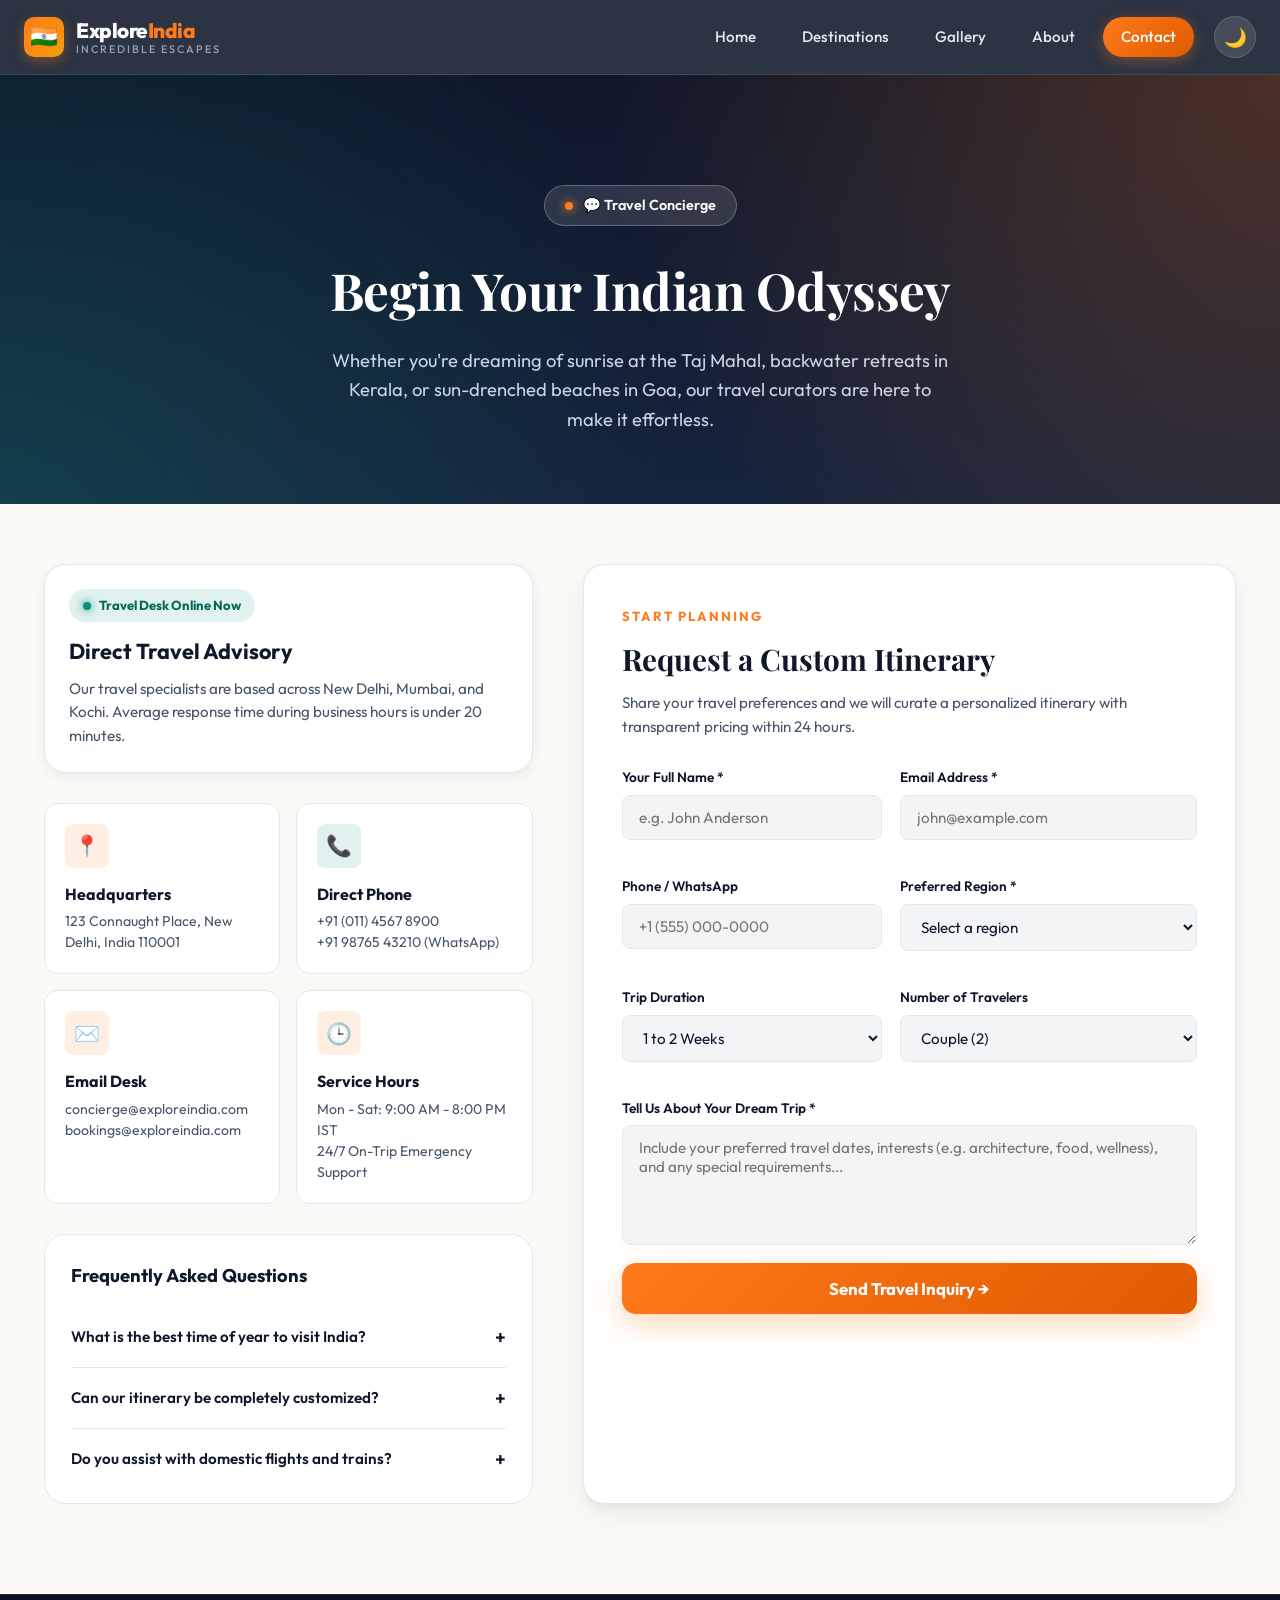
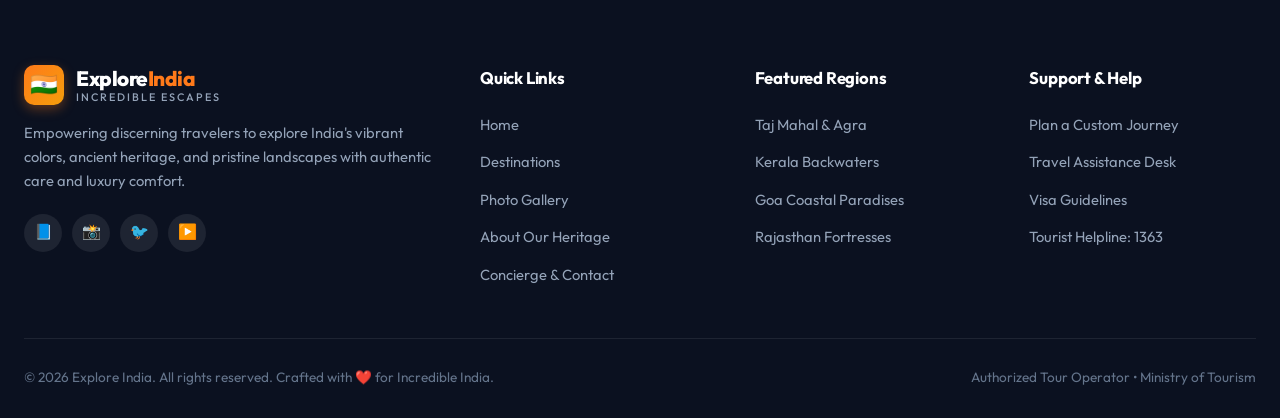
==== commit 9be5d01b: "added the about us page" ====
--- a/contact.html
+++ b/contact.html
@@ -34,6 +34,7 @@
             <a href="index.html">Home</a>
             <a href="index.html#destinations">Destinations</a>
             <a href="gallery.html">Gallery</a>
+            <a href="about.html">About</a>
             <a href="contact.html" class="active">Contact</a>
             <div class="nav-actions">
                 <button class="theme-toggle" id="theme-toggle" aria-label="Toggle theme">🌙</button>
@@ -222,6 +223,7 @@
                 <li><a href="index.html">Home</a></li>
                 <li><a href="index.html#destinations">Destinations</a></li>
                 <li><a href="gallery.html">Photo Gallery</a></li>
+                <li><a href="about.html">About Our Heritage</a></li>
                 <li><a href="contact.html">Concierge & Contact</a></li>
             </ul>
         </div>
--- a/css/style.css
+++ b/css/style.css
@@ -1808,6 +1808,606 @@
 }
 
 /* ==========================================================================
+   ABOUT US & CULTURAL HERITAGE PAGE (ABOUT.HTML)
+   ========================================================================== */
+.about-container {
+    max-width: 1320px;
+    margin: 0 auto;
+    padding: 30px 24px 90px;
+}
+
+/* Ethos Spotlight Card */
+.ethos-spotlight {
+    margin: 20px 0 60px;
+}
+
+.ethos-card {
+    background: var(--surface-white);
+    border: 1px solid var(--border-color);
+    border-top: 4px solid var(--saffron);
+    border-radius: var(--radius-lg);
+    padding: 48px 36px;
+    text-align: center;
+    box-shadow: var(--shadow-md);
+    position: relative;
+    overflow: hidden;
+    background-image: radial-gradient(circle at 50% 0%, var(--saffron-glow) 0%, transparent 60%);
+}
+
+.ethos-sanskrit {
+    display: inline-flex;
+    flex-direction: column;
+    align-items: center;
+    margin-bottom: 16px;
+}
+
+.sanskrit-text {
+    font-size: clamp(1.8rem, 3.5vw, 2.4rem);
+    font-weight: 700;
+    color: var(--saffron);
+    letter-spacing: 2px;
+    font-family: var(--font-serif);
+}
+
+.sanskrit-trans {
+    font-size: 0.95rem;
+    font-weight: 600;
+    letter-spacing: 3px;
+    text-transform: uppercase;
+    color: var(--text-muted);
+    margin-top: 4px;
+}
+
+.ethos-card h2 {
+    font-family: var(--font-serif);
+    font-size: clamp(1.6rem, 2.8vw, 2.2rem);
+    font-weight: 700;
+    color: var(--text-primary);
+    margin-bottom: 16px;
+}
+
+.ethos-description {
+    max-width: 820px;
+    margin: 0 auto 28px;
+    font-size: 1.05rem;
+    color: var(--text-secondary);
+    line-height: 1.8;
+}
+
+.ethos-badges {
+    display: flex;
+    justify-content: center;
+    flex-wrap: wrap;
+    gap: 12px;
+}
+
+/* Heritage Split (Who We Are) */
+.heritage-split {
+    display: grid;
+    grid-template-columns: 1fr 1.05fr;
+    gap: 56px;
+    align-items: center;
+    margin: 70px 0;
+}
+
+.heritage-image-wrapper {
+    position: relative;
+    border-radius: var(--radius-lg);
+    overflow: hidden;
+    box-shadow: var(--shadow-lg);
+}
+
+.heritage-main-img {
+    width: 100%;
+    height: 460px;
+    object-fit: cover;
+    display: block;
+    transition: transform 0.6s cubic-bezier(0.16, 1, 0.3, 1);
+}
+
+.heritage-image-wrapper:hover .heritage-main-img {
+    transform: scale(1.05);
+}
+
+.heritage-floating-badge {
+    position: absolute;
+    bottom: 20px;
+    left: 20px;
+    background: rgba(15, 23, 42, 0.85);
+    backdrop-filter: blur(10px);
+    -webkit-backdrop-filter: blur(10px);
+    border: 1px solid rgba(255, 255, 255, 0.2);
+    border-radius: var(--radius-md);
+    padding: 14px 18px;
+    display: flex;
+    align-items: center;
+    gap: 14px;
+    color: #FFFFFF;
+    box-shadow: 0 10px 25px rgba(0, 0, 0, 0.35);
+}
+
+.heritage-floating-badge .badge-icon {
+    font-size: 1.8rem;
+}
+
+.heritage-floating-badge strong {
+    display: block;
+    font-size: 0.95rem;
+    color: #FFFFFF;
+}
+
+.heritage-floating-badge span {
+    font-size: 0.8rem;
+    color: var(--gold-light);
+}
+
+.heritage-text-content h2 {
+    font-family: var(--font-serif);
+    font-size: clamp(1.9rem, 3vw, 2.5rem);
+    font-weight: 700;
+    line-height: 1.25;
+    color: var(--text-primary);
+    margin-bottom: 18px;
+}
+
+.heritage-text-content p {
+    color: var(--text-secondary);
+    font-size: 1.02rem;
+    line-height: 1.75;
+    margin-bottom: 20px;
+}
+
+.mission-points {
+    display: flex;
+    flex-direction: column;
+    gap: 18px;
+    margin-top: 28px;
+}
+
+.mission-point {
+    display: flex;
+    gap: 16px;
+    align-items: flex-start;
+}
+
+.mission-icon {
+    width: 44px;
+    height: 44px;
+    border-radius: var(--radius-md);
+    background: rgba(255, 122, 26, 0.12);
+    display: flex;
+    align-items: center;
+    justify-content: center;
+    font-size: 1.35rem;
+    flex-shrink: 0;
+}
+
+.mission-point:nth-child(2) .mission-icon {
+    background: rgba(10, 143, 120, 0.12);
+}
+
+.mission-point h4 {
+    font-size: 1.05rem;
+    font-weight: 700;
+    color: var(--text-primary);
+    margin-bottom: 4px;
+}
+
+.mission-point p {
+    font-size: 0.92rem;
+    color: var(--text-secondary);
+    line-height: 1.6;
+    margin-bottom: 0;
+}
+
+/* Core Pillars Grid */
+.pillars-section {
+    margin: 80px 0;
+}
+
+.pillars-grid {
+    display: grid;
+    grid-template-columns: repeat(auto-fit, minmax(280px, 1fr));
+    gap: 26px;
+}
+
+.pillar-card {
+    background: var(--surface-white);
+    border: 1px solid var(--border-color);
+    border-radius: var(--radius-lg);
+    padding: 34px 26px;
+    display: flex;
+    flex-direction: column;
+    box-shadow: var(--shadow-sm);
+    transition: var(--transition);
+    position: relative;
+    overflow: hidden;
+}
+
+.pillar-card:hover {
+    transform: translateY(-6px);
+    box-shadow: var(--shadow-lg);
+    border-color: rgba(255, 122, 26, 0.3);
+}
+
+.pillar-icon-box {
+    width: 54px;
+    height: 54px;
+    border-radius: var(--radius-md);
+    display: flex;
+    align-items: center;
+    justify-content: center;
+    font-size: 1.6rem;
+    margin-bottom: 20px;
+}
+
+.pillar-icon-box.saffron {
+    background: rgba(255, 122, 26, 0.12);
+    border: 1px solid rgba(255, 122, 26, 0.25);
+}
+
+.pillar-icon-box.teal {
+    background: rgba(10, 143, 120, 0.12);
+    border: 1px solid rgba(10, 143, 120, 0.25);
+}
+
+.pillar-icon-box.gold {
+    background: rgba(245, 158, 11, 0.12);
+    border: 1px solid rgba(245, 158, 11, 0.25);
+}
+
+.pillar-card h3 {
+    font-family: var(--font-serif);
+    font-size: 1.35rem;
+    font-weight: 700;
+    color: var(--text-primary);
+    margin-bottom: 10px;
+}
+
+.pillar-card p {
+    color: var(--text-secondary);
+    font-size: 0.94rem;
+    line-height: 1.65;
+    margin-bottom: 20px;
+    flex-grow: 1;
+}
+
+.pillar-perk {
+    font-size: 0.8rem;
+    font-weight: 700;
+    color: var(--saffron-dark);
+    background: var(--surface-subtle);
+    padding: 8px 14px;
+    border-radius: var(--radius-sm);
+    display: inline-block;
+}
+
+[data-theme="dark"] .pillar-perk {
+    color: var(--saffron-light);
+}
+
+/* Historical Timeline */
+.milestones-section {
+    margin: 90px 0;
+}
+
+.timeline-container {
+    display: grid;
+    grid-template-columns: repeat(auto-fit, minmax(270px, 1fr));
+    gap: 24px;
+    position: relative;
+}
+
+.timeline-card {
+    background: var(--surface-white);
+    border: 1px solid var(--border-color);
+    border-top: 4px solid var(--teal);
+    border-radius: var(--radius-md);
+    padding: 28px 22px;
+    box-shadow: var(--shadow-sm);
+    transition: var(--transition);
+    display: flex;
+    flex-direction: column;
+}
+
+.timeline-card:nth-child(odd) {
+    border-top-color: var(--saffron);
+}
+
+.timeline-card:hover {
+    transform: translateY(-5px);
+    box-shadow: var(--shadow-md);
+}
+
+.timeline-era {
+    font-size: 0.8rem;
+    font-weight: 800;
+    letter-spacing: 0.5px;
+    color: var(--saffron-dark);
+    text-transform: uppercase;
+    margin-bottom: 8px;
+    display: block;
+}
+
+[data-theme="dark"] .timeline-era {
+    color: var(--saffron-light);
+}
+
+.timeline-card h3 {
+    font-family: var(--font-serif);
+    font-size: 1.25rem;
+    font-weight: 700;
+    color: var(--text-primary);
+    margin-bottom: 10px;
+}
+
+.timeline-card p {
+    color: var(--text-secondary);
+    font-size: 0.92rem;
+    line-height: 1.6;
+    margin-bottom: 18px;
+    flex-grow: 1;
+}
+
+.timeline-tag {
+    font-size: 0.75rem;
+    font-weight: 600;
+    padding: 4px 10px;
+    border-radius: var(--radius-full);
+    background: var(--surface-subtle);
+    color: var(--text-muted);
+    align-self: flex-start;
+}
+
+/* Impact Numbers Section */
+.about-stats-section {
+    margin: 80px 0;
+    background: linear-gradient(135deg, #0F172A, #1E293B);
+    border-radius: var(--radius-lg);
+    padding: 48px 32px;
+    color: #FFFFFF;
+    box-shadow: var(--shadow-lg);
+    border: 1px solid rgba(255, 255, 255, 0.1);
+}
+
+.about-stats-grid {
+    display: grid;
+    grid-template-columns: repeat(4, 1fr);
+    gap: 30px;
+    text-align: center;
+}
+
+.about-stat-box {
+    padding: 10px;
+}
+
+.about-stat-box .stat-number {
+    font-size: clamp(2.2rem, 4vw, 3rem);
+    font-weight: 800;
+    color: var(--gold-light);
+    font-family: var(--font-serif);
+    display: block;
+    line-height: 1.1;
+    margin-bottom: 8px;
+}
+
+.about-stat-box .stat-label {
+    font-size: 0.9rem;
+    font-weight: 600;
+    color: #CBD5E1;
+    text-transform: uppercase;
+    letter-spacing: 1px;
+}
+
+/* Curators & Team Section */
+.curators-section {
+    margin: 90px 0;
+}
+
+.curators-grid {
+    display: grid;
+    grid-template-columns: repeat(3, 1fr);
+    gap: 30px;
+}
+
+.curator-card {
+    background: var(--surface-white);
+    border: 1px solid var(--border-color);
+    border-radius: var(--radius-lg);
+    padding: 34px 26px;
+    text-align: center;
+    box-shadow: var(--shadow-sm);
+    transition: var(--transition);
+}
+
+.curator-card:hover {
+    transform: translateY(-6px);
+    box-shadow: var(--shadow-md);
+    border-color: rgba(10, 143, 120, 0.3);
+}
+
+.curator-avatar {
+    width: 76px;
+    height: 76px;
+    border-radius: 50%;
+    margin: 0 auto 18px;
+    background: linear-gradient(135deg, rgba(255, 122, 26, 0.2), rgba(10, 143, 120, 0.2));
+    border: 2px solid var(--border-color);
+    display: flex;
+    align-items: center;
+    justify-content: center;
+    font-size: 2rem;
+    box-shadow: var(--shadow-xs);
+}
+
+.curator-card h3 {
+    font-family: var(--font-serif);
+    font-size: 1.3rem;
+    font-weight: 700;
+    color: var(--text-primary);
+    margin-bottom: 4px;
+}
+
+.curator-role {
+    font-size: 0.84rem;
+    font-weight: 700;
+    color: var(--teal);
+    text-transform: uppercase;
+    letter-spacing: 0.5px;
+    display: block;
+    margin-bottom: 14px;
+}
+
+[data-theme="dark"] .curator-role {
+    color: var(--teal-light);
+}
+
+.curator-card p {
+    color: var(--text-secondary);
+    font-size: 0.92rem;
+    line-height: 1.6;
+}
+
+/* Traveler Testimonials */
+.testimonials-about {
+    margin: 80px 0;
+}
+
+.testimonials-grid {
+    display: grid;
+    grid-template-columns: 1fr 1fr;
+    gap: 28px;
+}
+
+.testimonial-card {
+    background: var(--surface-white);
+    border: 1px solid var(--border-color);
+    border-radius: var(--radius-lg);
+    padding: 32px 28px;
+    box-shadow: var(--shadow-sm);
+    position: relative;
+    display: flex;
+    flex-direction: column;
+    justify-content: space-between;
+}
+
+.testimonial-stars {
+    font-size: 1.1rem;
+    margin-bottom: 12px;
+    letter-spacing: 2px;
+}
+
+.testimonial-quote {
+    font-size: 1.05rem;
+    font-style: italic;
+    color: var(--text-primary);
+    line-height: 1.7;
+    margin-bottom: 20px;
+    position: relative;
+}
+
+.testimonial-author {
+    display: flex;
+    flex-direction: column;
+    border-top: 1px solid var(--border-color);
+    padding-top: 14px;
+}
+
+.author-name {
+    font-weight: 700;
+    font-size: 1rem;
+    color: var(--text-primary);
+}
+
+.author-loc {
+    font-size: 0.85rem;
+    color: var(--text-muted);
+}
+
+/* About CTA Banner */
+.about-cta-banner {
+    margin: 80px 0 20px;
+    background: 
+        radial-gradient(circle at top right, rgba(255, 122, 26, 0.3) 0%, transparent 60%),
+        radial-gradient(circle at bottom left, rgba(10, 143, 120, 0.25) 0%, transparent 60%),
+        linear-gradient(135deg, #0F172A 0%, #16243D 100%);
+    border-radius: var(--radius-lg);
+    padding: 64px 32px;
+    text-align: center;
+    color: #FFFFFF;
+    box-shadow: var(--shadow-lg);
+    border: 1px solid rgba(255, 255, 255, 0.12);
+}
+
+.cta-inner {
+    max-width: 720px;
+    margin: 0 auto;
+}
+
+.cta-inner h2 {
+    font-family: var(--font-serif);
+    font-size: clamp(2rem, 3.5vw, 2.8rem);
+    font-weight: 700;
+    margin-bottom: 14px;
+    color: #FFFFFF;
+}
+
+.cta-inner p {
+    font-size: 1.1rem;
+    color: #CBD5E1;
+    margin-bottom: 30px;
+    line-height: 1.6;
+}
+
+.cta-actions {
+    display: flex;
+    justify-content: center;
+    align-items: center;
+    gap: 16px;
+    flex-wrap: wrap;
+}
+
+.btn-primary {
+    padding: 14px 30px;
+    background: linear-gradient(135deg, var(--saffron), var(--saffron-dark));
+    color: #FFFFFF;
+    font-weight: 700;
+    border-radius: var(--radius-full);
+    box-shadow: var(--shadow-saffron);
+    transition: var(--transition);
+    display: inline-flex;
+    align-items: center;
+    gap: 8px;
+}
+
+.btn-primary:hover {
+    transform: translateY(-2px);
+    box-shadow: 0 10px 25px rgba(255, 122, 26, 0.45);
+    color: #FFFFFF;
+}
+
+.btn-outline {
+    padding: 14px 30px;
+    background: rgba(255, 255, 255, 0.1);
+    color: #FFFFFF;
+    font-weight: 600;
+    border: 1px solid rgba(255, 255, 255, 0.25);
+    border-radius: var(--radius-full);
+    backdrop-filter: blur(8px);
+    transition: var(--transition);
+    display: inline-flex;
+    align-items: center;
+    gap: 8px;
+}
+
+.btn-outline:hover {
+    background: rgba(255, 255, 255, 0.2);
+    border-color: #FFFFFF;
+    color: #FFFFFF;
+    transform: translateY(-2px);
+}
+
+/* ==========================================================================
    RESPONSIVE MEDIA QUERIES
    ========================================================================== */
 @media (max-width: 1024px) {
@@ -1825,6 +2425,17 @@
     .about-grid {
         grid-template-columns: 1fr;
         gap: 40px;
+    }
+    .heritage-split {
+        grid-template-columns: 1fr;
+        gap: 36px;
+    }
+    .curators-grid {
+        grid-template-columns: 1fr 1fr;
+    }
+    .about-stats-grid {
+        grid-template-columns: 1fr 1fr;
+        gap: 20px;
     }
     .contact-wrapper {
         grid-template-columns: 1fr;
@@ -1885,6 +2496,21 @@
     .footer-grid {
         grid-template-columns: 1fr;
     }
+    .heritage-main-img {
+        height: 320px;
+    }
+    .curators-grid {
+        grid-template-columns: 1fr;
+    }
+    .testimonials-grid {
+        grid-template-columns: 1fr;
+    }
+    .about-stats-grid {
+        grid-template-columns: 1fr;
+    }
+    .ethos-card {
+        padding: 34px 20px;
+    }
 }
 
 @media (max-width: 480px) {
@@ -1901,4 +2527,12 @@
     .contact-form-container {
         padding: 24px 18px;
     }
-}
+    .about-cta-banner {
+        padding: 40px 20px;
+    }
+    .cta-actions .btn-primary,
+    .cta-actions .btn-outline {
+        width: 100%;
+        justify-content: center;
+    }
+}
